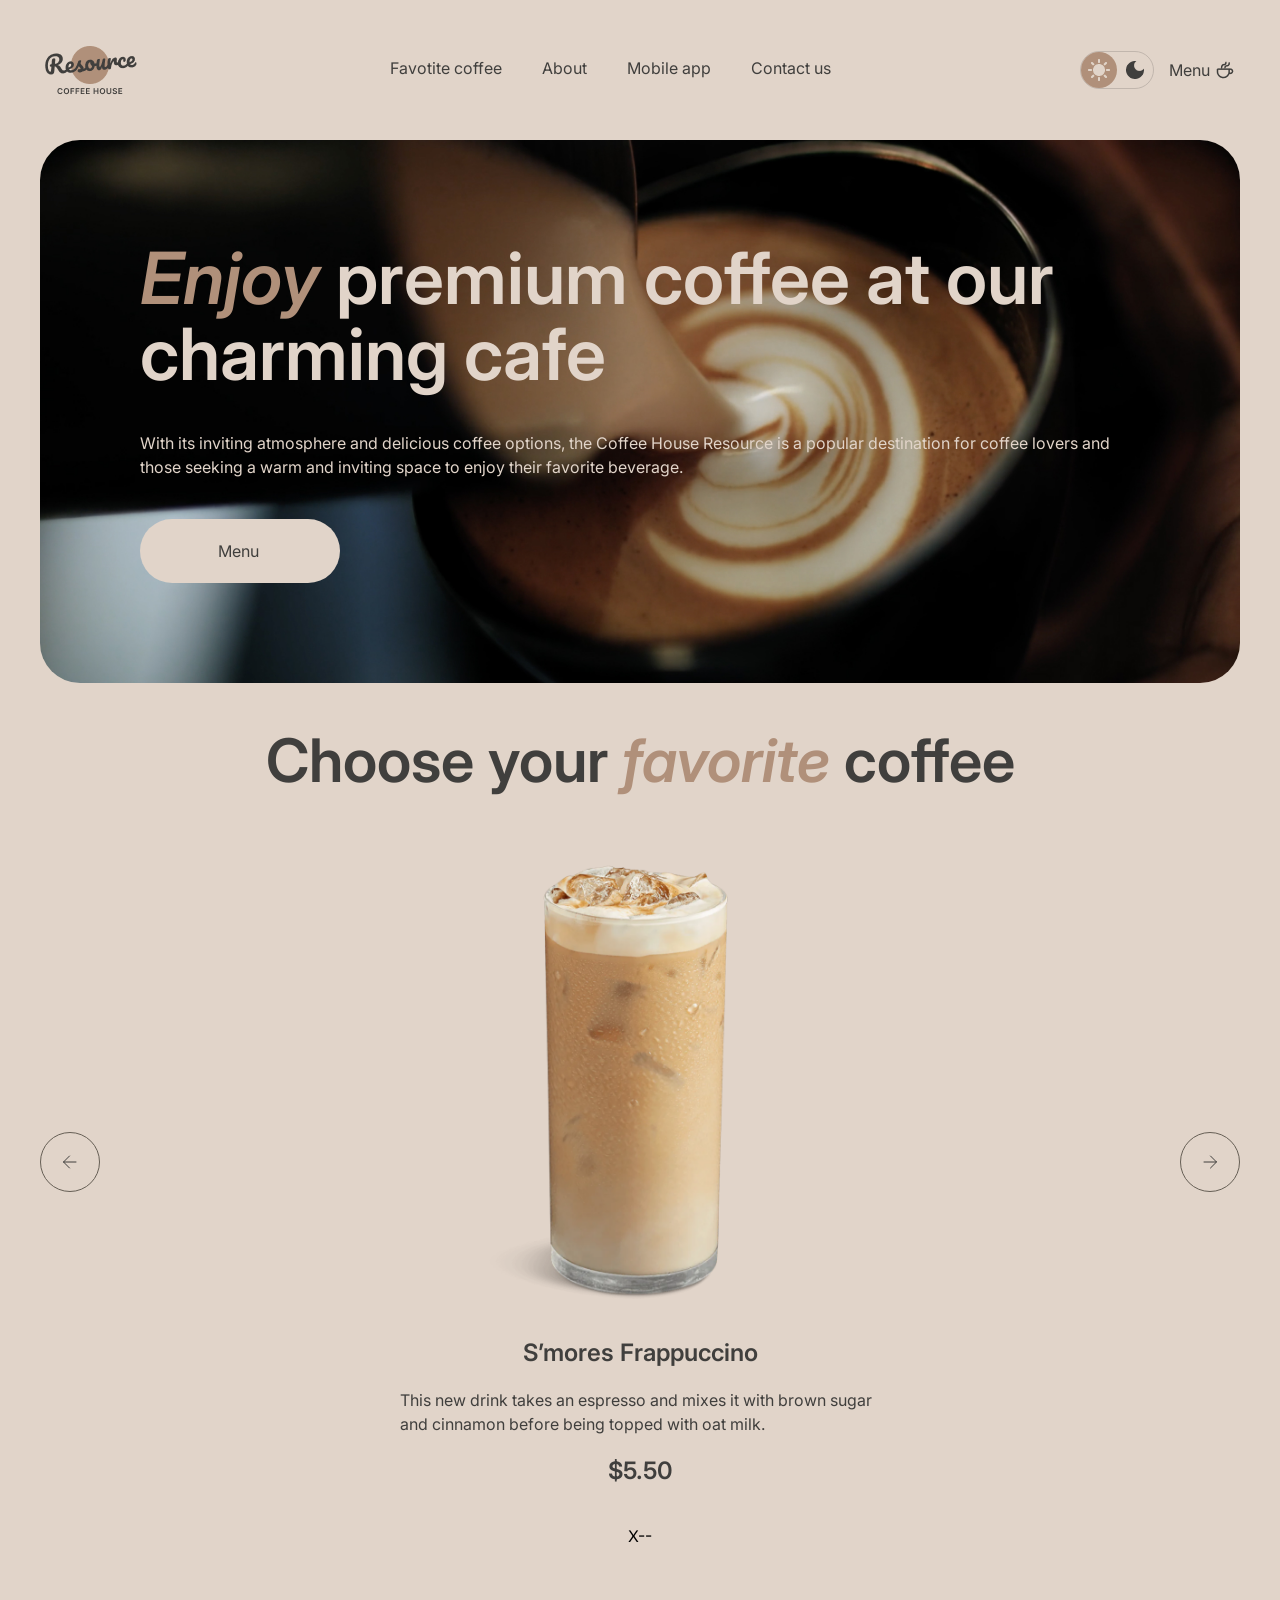
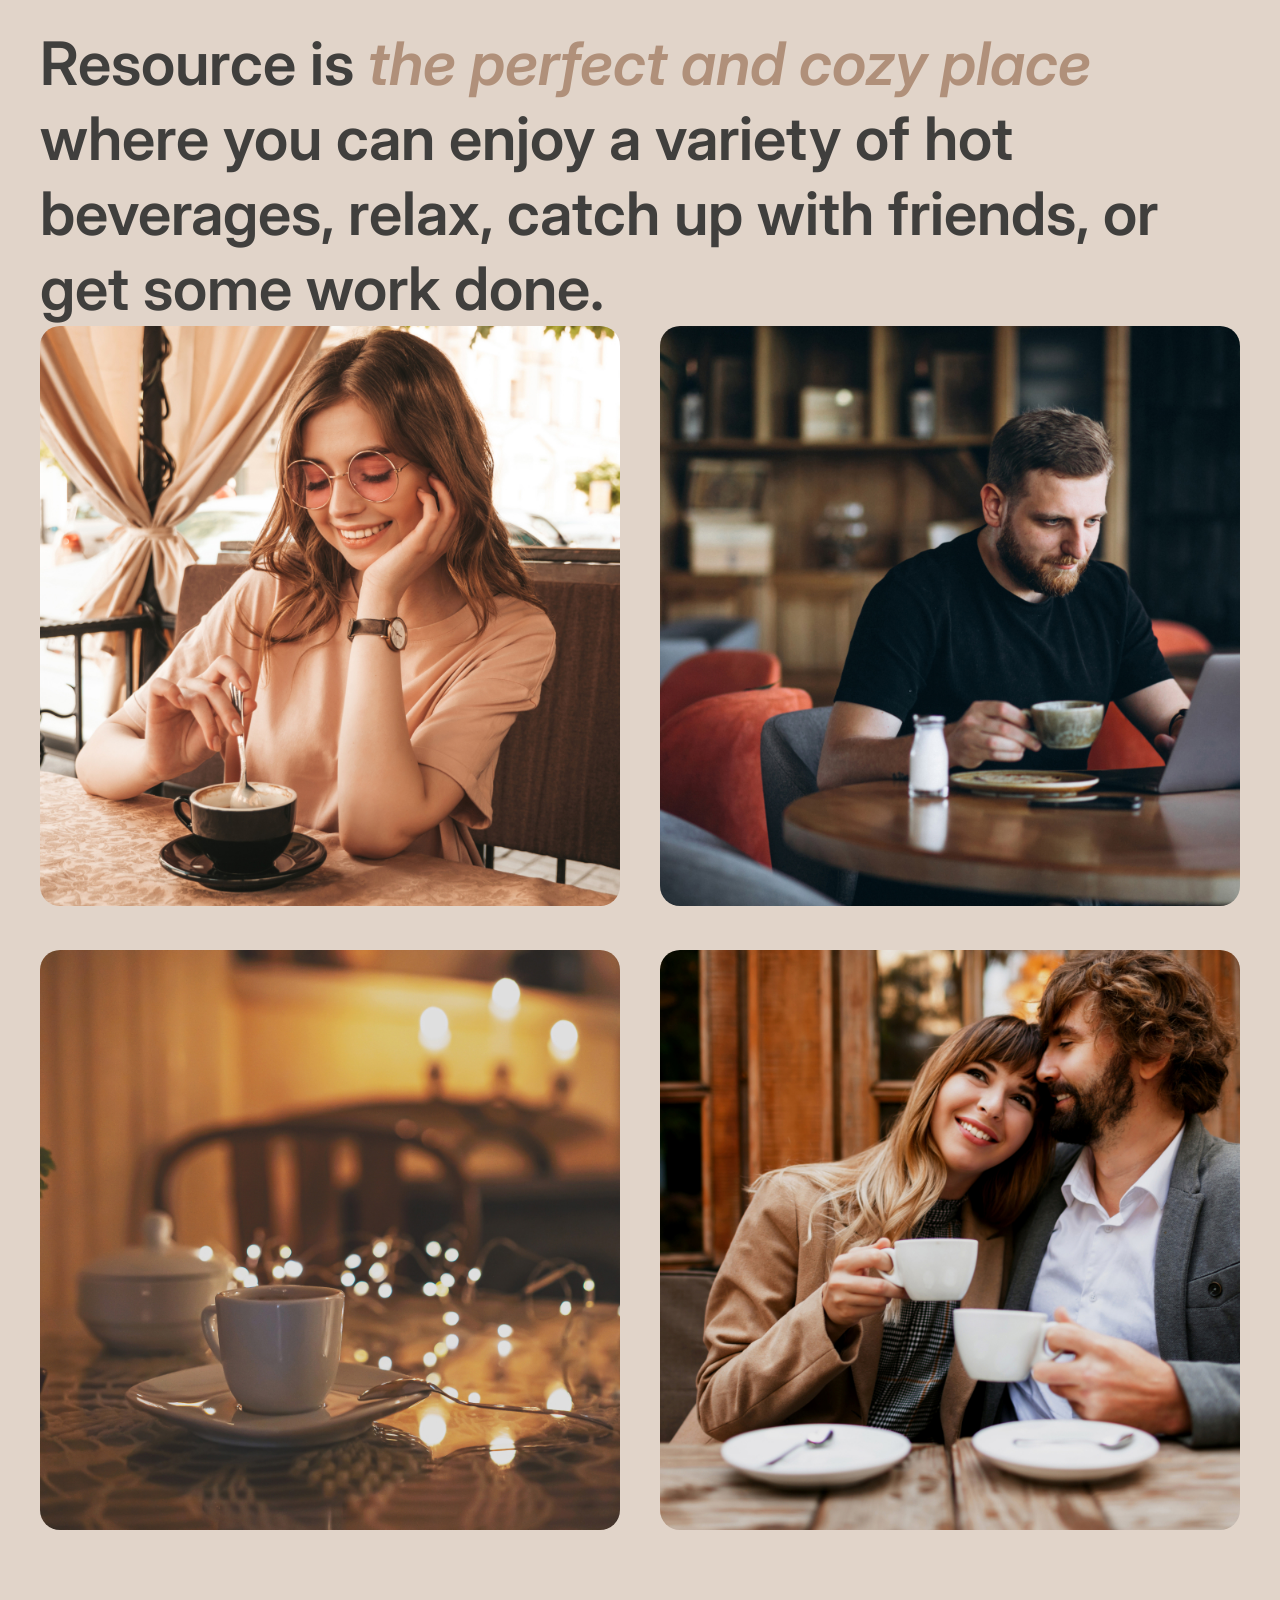
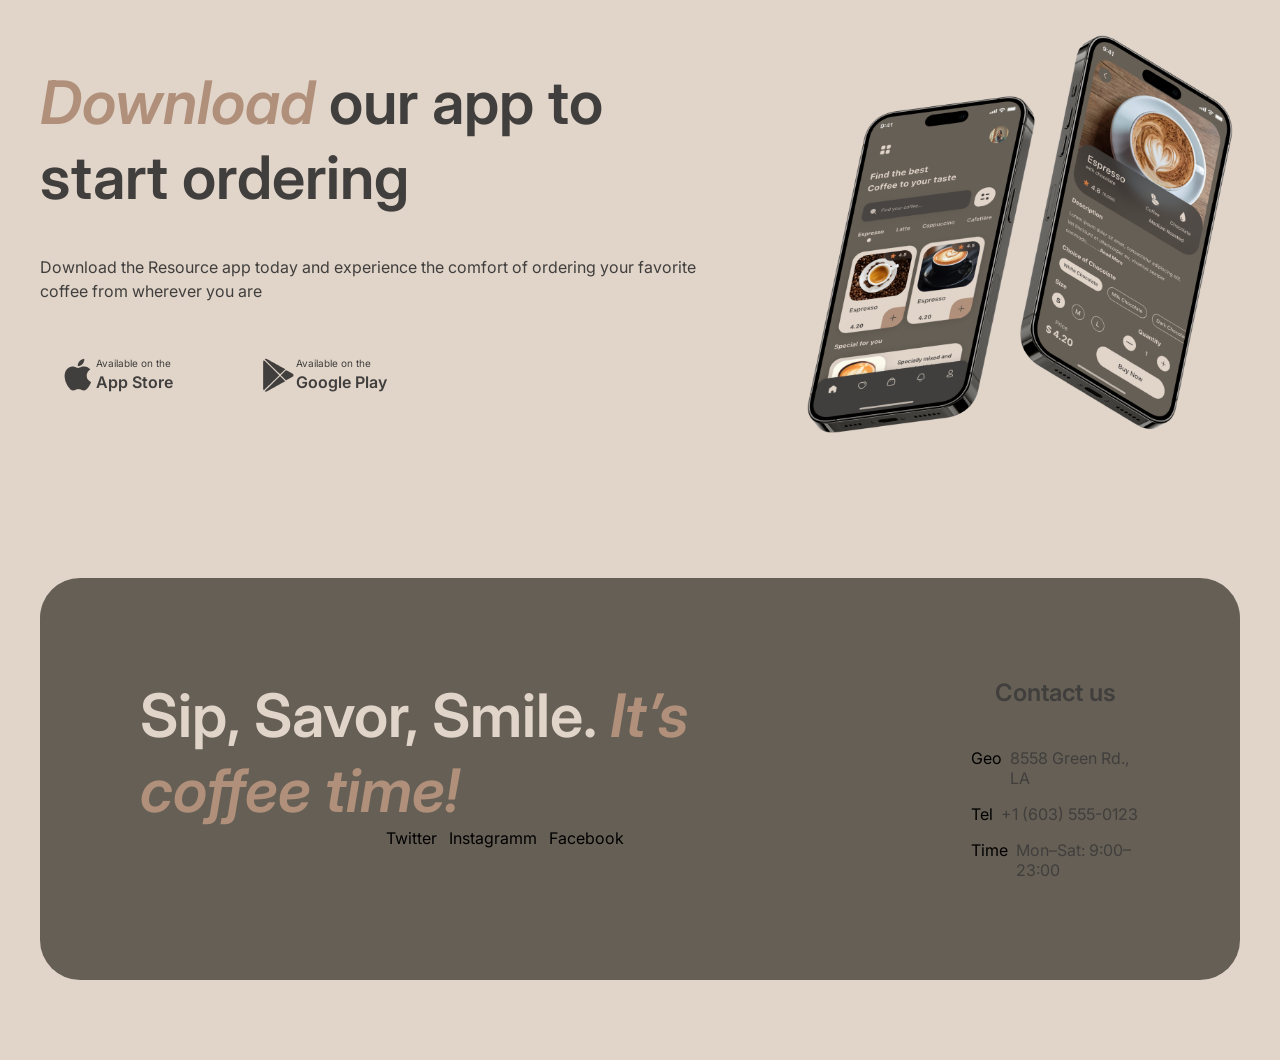
==== index.html @ 50f1f0a0 "feat: style menu button" ====
<!DOCTYPE html>
<html lang="en">
<head>
    <meta charset="UTF-8">
    <meta name="viewport" content="width=device-width, initial-scale=1.0">
    <title>Coffee House</title>
    <link rel="icon" type="image/png" href="./icons/favicon.png">
    <link rel="stylesheet" href="./styles/index.css">
    <link rel="stylesheet" href="./styles/colors.css">
    <link rel="stylesheet" href="./styles/texts.css">
    <link rel="stylesheet" href="./styles/header.css">
    <link rel="stylesheet" href="./styles/footer.css">   
    <link rel="preconnect" href="https://fonts.googleapis.com">
    <link rel="preconnect" href="https://fonts.gstatic.com" crossorigin>
    <link href="https://fonts.googleapis.com/css2?family=Inter:ital,opsz,wght@0,14..32,100..900;1,14..32,100..900&display=swap" rel="stylesheet">
</head>
<body>
    <header>
        <div class="header-container">
            <nav class="header-menu">
                <div class="logo"></div>
                <ul class="nav-menu">
                    <li class="nav-menu-item"><a href="#favorite-coffee">Favotite coffee</a></li>
                    <li class="nav-menu-item"><a href="#about">About</a></li>
                    <li class="nav-menu-item"><a href="#mobile-app">Mobile app</a></li>
                    <li class="nav-menu-item"><a href="#contact-us">Contact us</a></li>
                </ul>
                <div class="header-actions">
                    <div id="theme-toggle" class="theme-switch">
                        <div class="sun-button"><img src="./icons/Sun.png" alt="" ></div>
                        <div class="moon-button"><img src="./icons/Moon.png" alt=""></div>
                   </div>
                    <div class="cofee-text-menu">
                        <p>Menu</p>
                        <div class="cofee-text-menu-cup"></div>
                    </div>
                    <div class="cofee-burger-menu">    
                        <svg width="18" height="10" viewBox="0 0 18 10" fill="none" xmlns="http://www.w3.org/2000/svg">
                            <path d="M0.75 0.75H16.75" stroke="#403F3D" stroke-width="1.5" stroke-linecap="round" stroke-linejoin="round"/>
                            <path d="M0.75 8.75H16.75" stroke="#403F3D" stroke-width="1.5" stroke-linecap="round" stroke-linejoin="round"/>
                        </svg>
                    </div>
                </div>
            </nav>
        </div>
    </header>
    <main>
        <section class="hero">
            <div class="hero-container">
                <div class="offer">
                    <h1 class="color-text-inverse"><span class="h1-accent color-text-accent">Enjoy</span> premium coffee at our charming cafe</h1>
                    <p class="text-body-medium color-text-inverse">With its inviting atmosphere and delicious coffee options, the Coffee House Resource is a popular destination for coffee lovers and those seeking a warm and inviting space to enjoy their favorite beverage.</p>
                    <div id="primary-button" class="button-primary color-text-primary color-background-page">
                        <p>Menu</p>
                        <img class="primary-button-cup" src="./icons/coffee-cup.png" alt="">
                        <img class="primary-button-cup-dark" src="./icons/coffee-cup-dark.png" alt="">
                    </div>
                </div>
            </div>
        </section>
        <section id="favorite-coffee" class="favorite-coffee">
            <div class="favorite-coffee-container">
                <h2 class="color-text-primary">Choose your <span class="h2-accent color-text-accent">favorite</span> coffee</h2>
                <div class="slider-container">
                    <div class="slider">
                        <div class="slider-button">
                            <svg class="slider-button-left-arrow" width="24" height="24" viewBox="0 0 24 24" fill="none" xmlns="http://www.w3.org/2000/svg">
                                <path d="M6 12H18.5M12.5 18L18.5 12L12.5 6" stroke-linecap="round" stroke-linejoin="round"/>
                            </svg>
                        </div>
                        <div class="slider-row">
                            <div class="slide">
                                <div class="slide-content">
                                    <img src="./images/coffee-slider-1.png" alt="coffee-slider-1">
                                    <div class="slide-description">
                                        <h3 class="color-text-primary">S’mores Frappuccino</h3>
                                        <p class="color-text-primary text-body-medium">This new drink takes an espresso and mixes it with brown sugar and cinnamon before being topped with oat milk.</p>
                                        <h3 class="color-text-primary">$5.50</h3>
                                    </div>
                                </div>
                            </div>
                        </div>
                        <div class="slider-button">
                            <svg class="slider-button-right-arrow" width="24" height="24" viewBox="0 0 24 24" fill="none" xmlns="http://www.w3.org/2000/svg">
                                <path d="M6 12H18.5M12.5 18L18.5 12L12.5 6" stroke-linecap="round" stroke-linejoin="round"/>
                            </svg>
                        </div>
                    </div>
                    <div class="slider-controls">
                        <div class="control">X--</div>
                    </div>
                </div>
            </div>
        </section>
        <section id="about" class="about">
            <div class="about-container">
                <h2 class="color-text-primary">Resource is <span class="h2-accent color-text-accent">the perfect and cozy place</span> where you can enjoy a variety of hot beverages, relax, catch up with friends, or get some work done.</h2>
                <div class="about-images">
                    <div class="about-images-column">
                        <div class="about-image-box">
                            <img src="./images/about-1.jpg" alt="about-1">
                        </div>
                        <div class="about-image-box">
                            <img src="./images/about-2.jpg" alt="about-1" >
                        </div>
                    </div>
                    <div class="about-images-column about-images-column2">
                        <div class="about-image-box">
                            <img src="./images/about-3.jpg" alt="about-3">
                        </div>
                        <div class="about-image-box">
                            <img src="./images/about-4.jpg" alt="about-4">
                        </div>
                    </div>
                </div>
            </div>
        </section>
        <section id="mobile-app" class="mobile-app">
            <div class="mobile-app-container">
                <div class="mobile-app-offer">
                    <h2 class="color-text-primary"><span class="h2-accent color-text-accent">Download</span> our app to start ordering</h2>
                    <p class="color-text-primary text-body-medium">Download the Resource app today and experience the comfort of ordering your favorite coffee from wherever you are</p>    
                    <div class="mobile-app-buttons">
                        <div class="mobile-app-button color-border-inverse">
                            <img src="./icons/apple-default-icon.png" alt="apple-icon">
                            <div>
                                <p class="color-text-primary text-body-caption">Available on the</p>
                                <p class="color-text-primary text-link-and-button">App Store</p>
                            </div>
                        </div>
                        <div class="mobile-app-button color-border-inverse">
                            <img src="./icons/google-default-icon.png" alt="google-icon">
                            <div>
                                <p class="color-text-primary text-body-caption">Available on the</p>
                                <p class="color-text-primary text-link-and-button">Google Play</p>
                            </div>
                        </div>
                    </div>
                </div>
                <div class="mobile-app-screens">
                    <img src="./images/mobile-screens.png" alt="mobile-screens">
                </div>
            </div>
        </section>
    </main>
    <footer>
        <section id="contact-us" class="contact-us" >
            <div class="contacts-container">
                <div class="contacts-offer">
                    <h2 class="color-text-inverse">Sip, Savor, Smile. <span class="h2-accent color-text-accent">It’s coffee time!</span></h2>
                    <div class="contacts-socials">
                        <div class="">Twitter</div>
                        <div class="">Instagramm</div>
                        <div class="">Facebook</div>
                    </div>
                </div>
                <div class="contacts-info">
                    <h3 class="color-text-primary">Contact us</h3>
                    <div class="contacts-info-contacts">
                        <div class="contacts-info-item">
                            <div>Geo</div>
                            <a class="color-text-primary" href="https://www.google.com/maps" target="_blank">8558 Green Rd., LA</a>
                        </div>
                        <div class="contacts-info-item">
                            <div>Tel</div>
                            <a class="color-text-primary" href="tel:+1(603)555-0123">+1 (603) 555-0123</a>
                        </div>
                        <div class="contacts-info-item">
                            <div>Time</div>
                            <div class="color-text-primary">Mon–Sat: 9:00–23:00</div>
                        </div>
                    </div>
                </div>
            </div>
        </section>
    </footer>
    <script src="./script/script.js"></script>    
</body>
</html>
---- styles/index.css ----
* {
  padding: 0;
  box-sizing: border-box;
  margin: 0;
}

html {
    scroll-behavior: smooth;
}

body {
    display: flex;
    flex-direction: column;
    align-items: center;
    font-family: "Inter", Helvetica;
    background-color: var(--bg-color-page);
    width: 100%;
 }

a {
  all: unset;
  cursor: pointer; 
}

header, main, footer {
    width: 100%;
    max-width: 1440px;
}

.hero {
    padding: 0 40px;
}

.hero-container {
    background-image: url('../images/img-hero.jpg');
    background-size: cover;
    background-position: center;
    background-repeat: no-repeat;
    max-width: 1360px;
    border-radius: 40px;
    padding: 100px;

}

.offer {
    display: flex;
    flex-direction: column;
    justify-content: start;
    align-items: baseline;
    gap: 40px;
}

.button-primary {
    display: flex;
    flex-direction: row;
    align-items: center;
    width: 200px;
    height: 64px;
    border-radius: 100px;
    padding: 20px 78px;
    gap: 8px;
    cursor: pointer;
}

.primary-button-cup {
    display: none;
}

.primary-button-cup-dark {
    display: none;
}


.button-primary:hover .primary-button-cup {
    display: var(--cup-img-display);
}

.button-primary:hover .primary-button-cup-dark {
    display: var(--cup-img-dark-display);
}

.favorite-coffee {
    padding: 40px;
}

.favorite-coffee-container {
    display: flex;
    flex-direction: column;
    align-items: center;
    max-width: 1360px;
    gap: 40px;
}

.slider-container {
    display: flex;
    flex-direction: column;
    align-items: center;
    width: 100%;
    max-width: 1360px;
    gap: 40px  ;
}

.slider {
    display: flex;
    flex-direction: row;
    align-items: center;
    justify-content: space-between;
    width: 100%;
    max-width: 1360px;
    gap: 20px;
}

.slider-button {
    display: flex;
    align-items: center;
    justify-content: center;
    min-width: 60px;
    width: 60px;
    height: 60px;
    border-width: 1px;
    border-color: var(--border-color-inverse);
    border-radius: 50%;
    border-style: solid;
}

.slider-button:hover {
    background-color: var(--bg-color-container);
    border-color: var(--bg-color-container);
}

.slider-button-left-arrow {
    stroke: var(--text-color-primary);
    transform: rotate(180deg);
}

.slider-button-right-arrow {
    stroke: var(--text-color-primary);
}

.slider-button:hover .slider-button-left-arrow {
    stroke: var(--text-color-inverse);
}

.slider-button:hover .slider-button-right-arrow {
    stroke: var(--text-color-inverse);
}

.slide-content {
    display: flex;
    flex-direction: column;
    align-items: center;  
    max-width: 480px;
    gap: 20px;
}

.slide-content img {
    width: 100%;
    height: auto;
}


.slide-description {
    display: flex;
    flex-direction: column;
    align-items: center; 
    gap: 20px;  
}

.about {
    padding: 40px;
}

.about-container {
    max-width: 1360px;
    gap: 40px;
}

.about-images {
    display: flex;
    flex-direction: row;
    justify-content: space-between;
    gap: 40px;
}

.about-images-column {
    display: flex;
    flex-direction: column;
    justify-content: space-between;
    gap: 40px;
}

.about-image-box img {
    border-radius: 20px;
    width:100%;
}

.mobile-app {
    padding: 40px;
}

.mobile-app-container {
    display: flex;
    flex-direction: row;
    align-items: center;
    max-width: 1360px;
    gap: 100px;
}

.mobile-app-offer {
    display: flex;
    flex-direction: column;
    align-content: start;
    gap: 40px;
}

.mobile-app-buttons {
display: flex;
flex-direction: row;
align-items: center;
}

.mobile-app-button {
    display: flex;
    flex-direction: row;
    align-items: center;
    width: 200px;
    height: 64px;
    padding: 12px 20px;
    border-radius: 100px;
    border-width: 1px;
}

.mobile-app-screens img {
    width: 100%;
}

@media screen and (width <= 768px) {
    .hero-container {
        padding: 100px 60px;
    }
    .about-images-column2 {
        display: none;
    }
    .mobile-app-container {
        flex-direction: column;
    }
}

@media screen and (width <= 380px) {
    .hero {
        padding: 0 16px;
    }
    .hero-container {
        padding: 60px 16px;
    }
    .favorite-coffee {
        padding: 40px 16px;
    }
    .slider-button {
        display: none;
    }
    .mobile-app {
        padding: 16px;
    }
    .mobile-app-container {
        flex-direction: column;
        align-items: center;
        gap: 40px;
    }
    .mobile-app-buttons {
        flex-direction: column;
    }
}
---- styles/colors.css ----
:root {
    --bg-color-page: #E1D4C9;
    --bg-color-container: #665F55;
    --bg-color-overlay: #403F3D;
    --text-color-primary: #403F3D;
    --text-color-inverse: #E1D4C9;
    --text-color-accent: #B0907A;
    --border-color-primary: #C1B6AD;
    --border-color-inverse: #665F55;
    --logo-img: url('../icons/logo-light.png');
    --sun-color-button: #B0907A;
    --moon-color-button: transparent;
    --sun-color-button-hover: #B0907A;
    --moon-color-button-hover: #665F55;
    --menu-cup-img: url('../icons/coffee-cup.png');
    --cup-img-display: block;
    --cup-img-dark-display: none;
}

.dark {
    --bg-color-page: #292826;
    --bg-color-container: #403F3D;
    --bg-color-overlay: #292826;
    --text-color-primary: #E1D4C9;
    --text-color-inverse: #E1D4C9;
    --text-color-accent: #B0907A;
    --border-color-primary: #665F55;
    --border-color-inverse: #C1B6AD;
    --logo-img: url('../icons/logo-dark.png');
    --sun-color-button: transparent;
    --moon-color-button: #B0907A;
    --sun-color-button-hover: #665F55;
    --moon-color-button-hover: #B0907A;
    --menu-cup-img: url('../icons/coffee-cup-dark.png');
    --cup-img-display: none;
    --cup-img-dark-display: block;
}

.color-text-primary {
    color: var(--text-color-primary);
}

.color-text-inverse {
    color: var(--text-color-inverse);
}

.color-text-accent {
    color: var(--text-color-accent);
}

.color-background-page {
    background-color: var(--bg-color-page);
}

.color-background-container {
    background-color: var(--bg-color-container);
}

.color-background-overlay {
    background-color: var(--bg-color-overlay);
}

.color-border-primary {
    border-color: var(--border-color-primary);
}

.color-border-inverse {
    border-color: var(--border-color-inverse);
}
---- styles/texts.css ----
h1 {
    font-size: 72px;
    font-weight: 600;
    line-height: 105%;
}

.h1-accent {
    font-style: italic;
}

h2 {
    font-size: 60px;
    font-weight: 600;
    line-height: 125%;
}

.h1-accent, .h2-accent {
    font-style: italic;
}

h3 {
    font-size: 24px;
    font-weight: 600;
    line-height: 125%;
}

.text-body-medium {
    font-size: 16px;
    font-weight: 400;
    line-height: 150%;
}

.text-body-caption {
    font-size: 10px;
    font-weight: 400;
    line-height: 140%;
}

.text-link-and-button {
    font-size: 16px;
    font-weight: 600;
    line-height: 150%;
}

.text-burger-link {
    font-size: 32px;
    font-weight: 600;
    line-height: 150%;
}

@media screen and (width <= 380px){
    h1 {
        font-size: 42px;
        line-height: 115%; 
    }
    h2 {
        font-size: 32px;
        line-height: 125%; 
    } 
}
---- styles/header.css ----
a {
  all: unset;
  cursor: pointer; 
}

.logo {
 width: 100px;
 height: 60px;
 background-image: var(--logo-img); 
}

.header-container {
    padding: 40px;
}
.header-menu {
    margin: 0px 0px;
    display: flex;
    flex-direction: row;
    align-items: center;
    justify-content: space-between;
}

.header-menu a {
    color: var(--text-color-primary);
}

.nav-menu { 
    display: flex;
    flex-direction: row;
    gap: 40px;
}

.nav-menu-item {
    position: relative;
    list-style-type: none;
    padding-bottom: 5px;
}

.nav-menu-item::after {
    content: '';
    position: absolute;
    bottom: 0;
    left: 0;
    width: 100%;
    height: 2px;
    background-color: var(--text-color-primary);
    transform: scaleX(0);
    transition: transform 0.3s ease;
}

.nav-menu-item:hover::after {
    transform: scaleX(1);
}


.header-actions {
    display: flex;
    justify-content: space-around;
    align-items: center;
}

.theme-switch {
    display: flex;
    border-radius: 100px;
    border: 2px solid var(--border-color-primary);
    border-width: 1px;
}

.sun-button {
    display: flex;
    align-items: center;
    justify-content: center;
    width: 36px;
    height: 36px;
    background-color: var(--sun-color-button);
    border-radius: 18px;
}

.moon-button {
    display: flex;
    align-items: center;
    justify-content: center;
    width: 36px;
    height: 36px;
    border-radius: 18px;
    background-color: var(--moon-color-button);
}

.theme-switch:hover .sun-button {
    background-color: var(--sun-color-button-hover);
}

.theme-switch:hover .moon-button {
    background-color: var(--moon-color-button-hover);   
}

.cofee-text-menu {
    position: relative;
    display: flex;
    flex-direction: row;
    align-items: flex-end;
    gap: 5px;
    padding: 5px;
    margin-left: 10px;
    color: var(--text-color-primary);
    cursor: pointer;
}

.cofee-text-menu::after {
    content: '';
    position: absolute;
    bottom: 0;
    left: 0;
    width: 100%;
    height: 2px;
    background-color: var(--text-color-primary);
    transform: scaleX(0);
    transition: transform 0.3s ease;
}

.cofee-text-menu:hover::after {
    transform: scaleX(1);
}

.cofee-text-menu-cup {
    width: 20px;
    height: 20px;
    background-image: var(--menu-cup-img);
}

.cofee-burger-menu {
    display: none;
    padding: 0 1%;
}

@media screen and (width <= 768px) {
    .nav-menu {
        display: none;
    }
    .cofee-text-menu {
        display: none;
    }
    .cofee-burger-menu {
        display: flex;
    }
}


@media screen and (width <= 380px) {
    .header-container {
        padding: 16px;
    }
}
---- styles/footer.css ----
footer {
    margin: 40px;
}

.contact-us {
    padding: 40px;
}
.contacts-container {
    background-color: var(--bg-color-container);
    display: flex;
    flex-direction: row;
    border-radius: 40px;
    padding: 100px;
    gap: 100px;
    max-width: 1360px;
}

.contacts-offer {
    display: flex;
    flex-direction: column;
    align-items: center;
}

.contacts-socials {
    display: flex;
    flex-direction: row;
    align-items: center;
    gap: 12px;
}

.contacts-info {
    display: flex;
    flex-direction: column;
    align-items: center;
    gap: 40px;
}

.contacts-info-contacts {
    display: flex;
    flex-direction: column;
    gap: 16px;
}

.contacts-info-item {
    display: flex;
    flex-direction: row;
    gap: 8px;
}

@media screen and (width <= 768px) {
    .contacts-container {
        flex-direction: column;
        padding: 100px 60px;

    }
    .contacts-socials {
        justify-content: flex-start;
    }
}

@media screen and (width <=380px) {
    .contact-us {
        padding: 16px;
    }
    .contacts-container {
        padding: 60px 16px;
    }
}
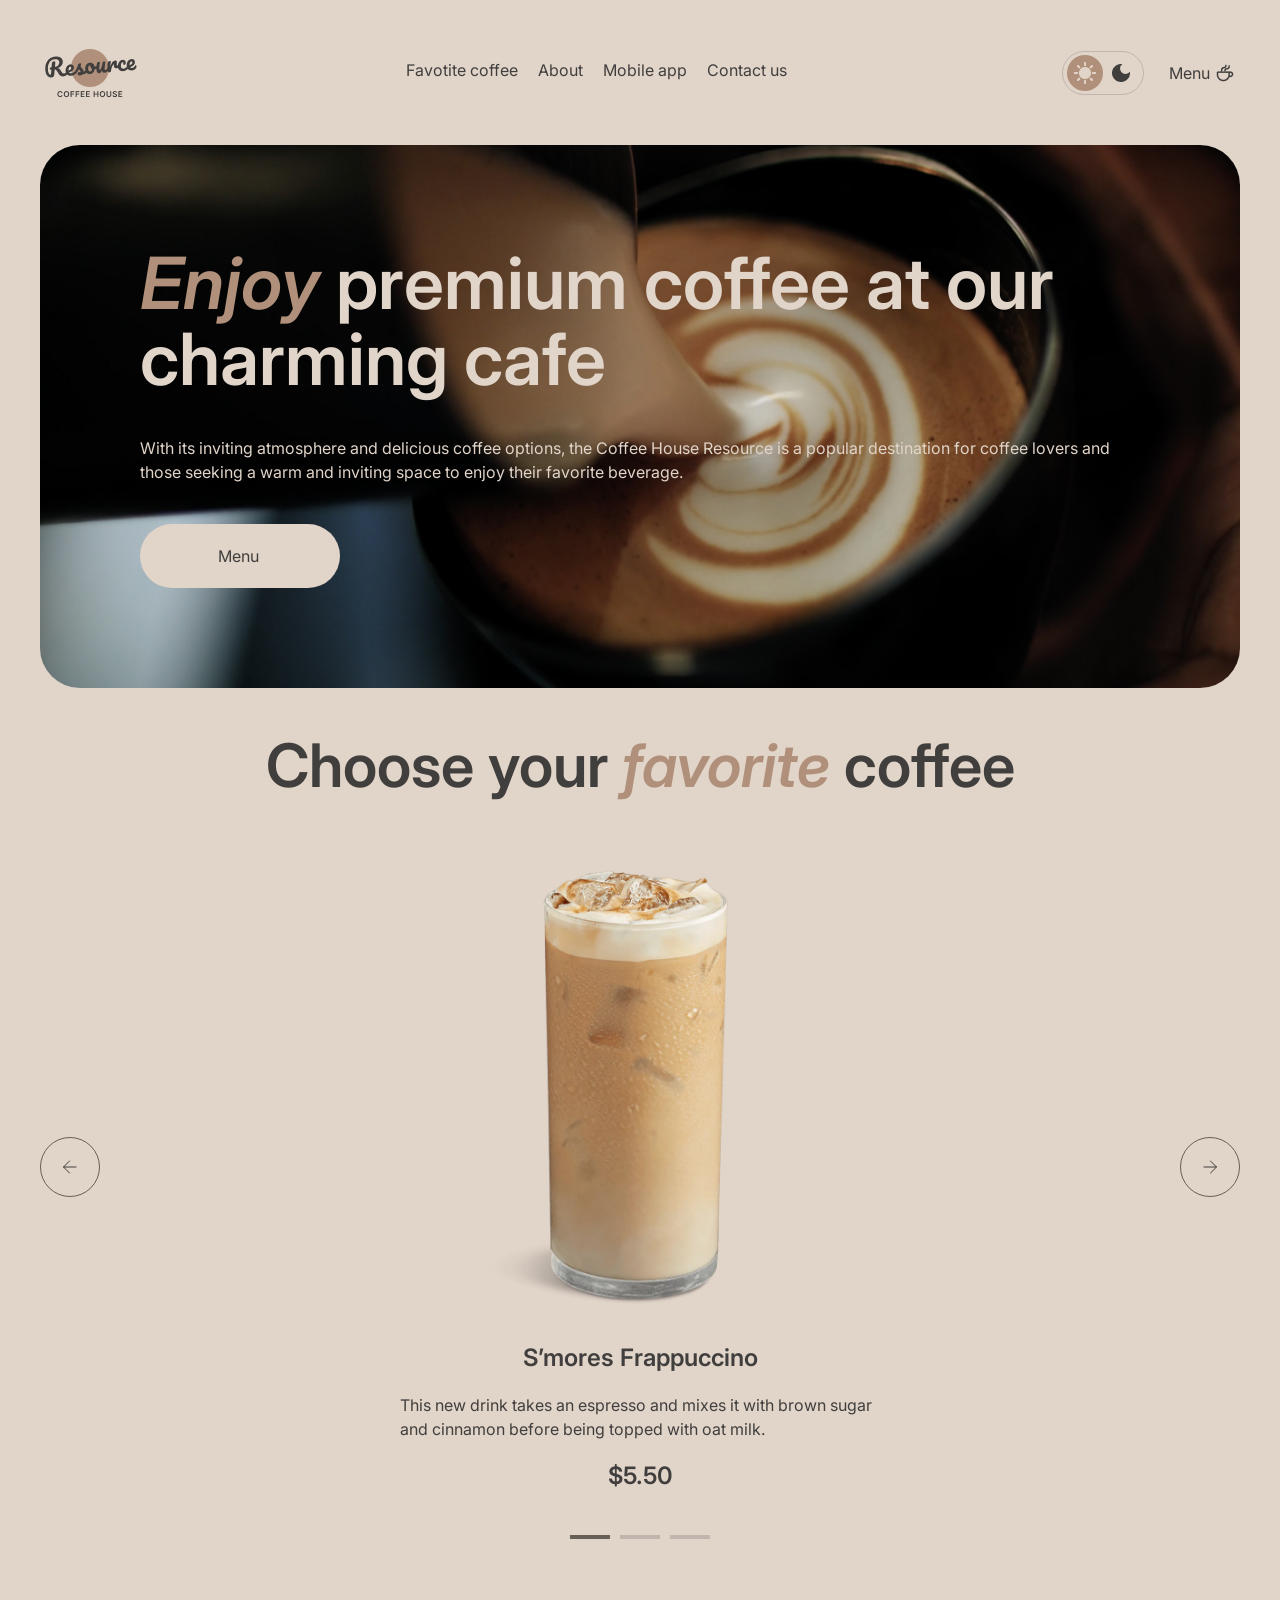
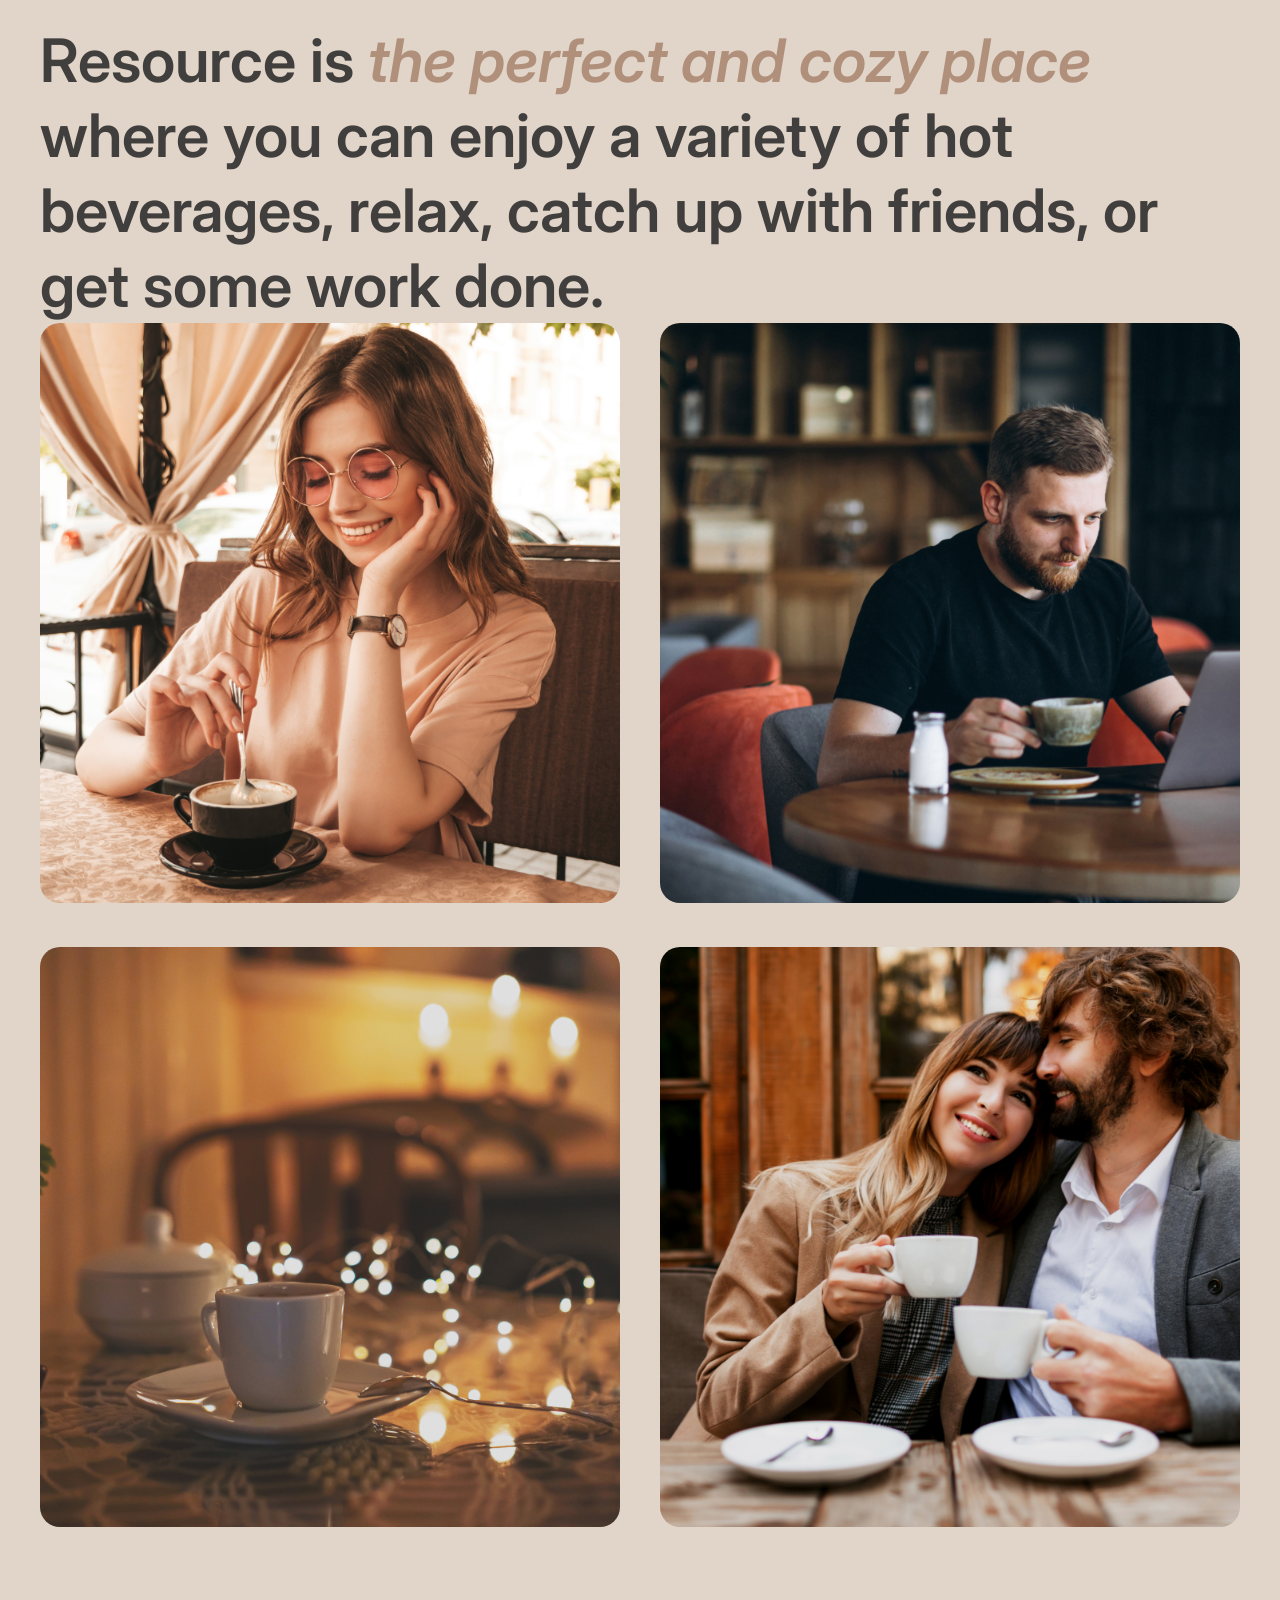
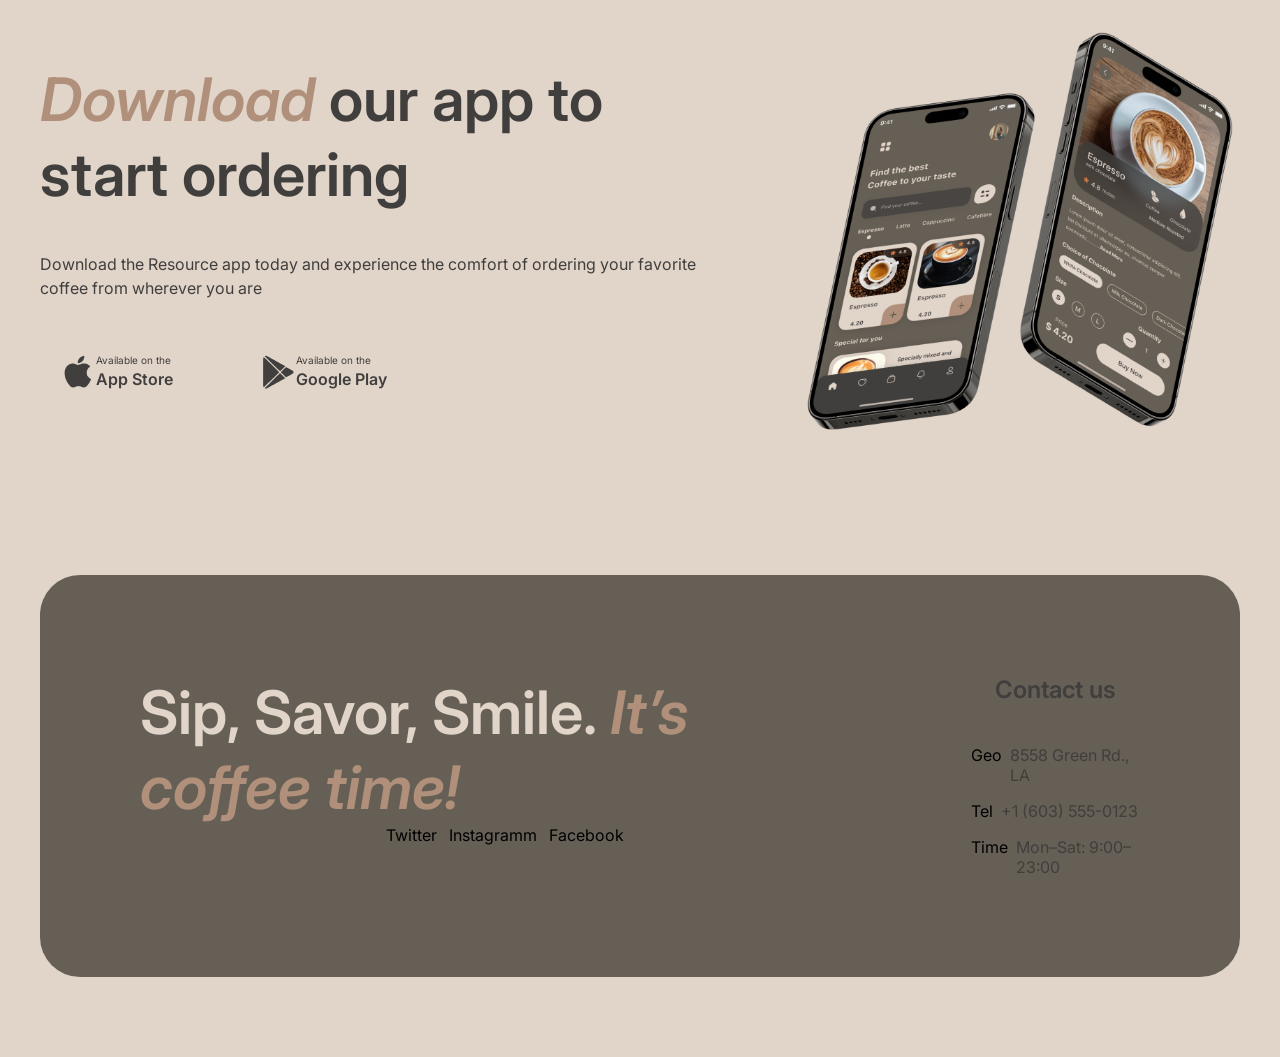
==== commit a428f3a3: "feat: style catalog tab item" ====
--- a/index.html
+++ b/index.html
@@ -34,12 +34,7 @@
                         <p>Menu</p>
                         <div class="cofee-text-menu-cup"></div>
                     </div>
-                    <div class="cofee-burger-menu">    
-                        <svg width="18" height="10" viewBox="0 0 18 10" fill="none" xmlns="http://www.w3.org/2000/svg">
-                            <path d="M0.75 0.75H16.75" stroke="#403F3D" stroke-width="1.5" stroke-linecap="round" stroke-linejoin="round"/>
-                            <path d="M0.75 8.75H16.75" stroke="#403F3D" stroke-width="1.5" stroke-linecap="round" stroke-linejoin="round"/>
-                        </svg>
-                    </div>
+                    <div class="cofee-burger-menu"></div>
                 </div>
             </nav>
         </div>
@@ -86,8 +81,10 @@
                             </svg>
                         </div>
                     </div>
-                    <div class="slider-controls">
-                        <div class="control">X--</div>
+                    <div class="slider-control">
+                        <div class="control control-active"></div>
+                        <div class="control"></div>
+                        <div class="control"></div>
                     </div>
                 </div>
             </div>
--- a/styles/index.css
+++ b/styles/index.css
@@ -121,6 +121,7 @@
     border-color: var(--border-color-inverse);
     border-radius: 50%;
     border-style: solid;
+    cursor: pointer;
 }
 
 .slider-button:hover {
@@ -164,6 +165,24 @@
     flex-direction: column;
     align-items: center; 
     gap: 20px;  
+}
+
+.slider-control {
+    display: flex;
+    flex-direction: row;
+    padding: 4px;
+    gap: 10px;
+}
+
+.control {
+    content: '';
+    width: 40px;
+    height: 4px;
+    background-color: var(--border-color-primary);
+}
+
+.control-active {
+    background-color: var(--border-color-inverse);
 }
 
 .about {
--- a/styles/colors.css
+++ b/styles/colors.css
@@ -13,6 +13,7 @@
     --sun-color-button-hover: #B0907A;
     --moon-color-button-hover: #665F55;
     --menu-cup-img: url('../icons/coffee-cup.png');
+    --burger-menu-img: url('../icons/burger-menu.png');
     --cup-img-display: block;
     --cup-img-dark-display: none;
 }
@@ -32,6 +33,7 @@
     --sun-color-button-hover: #665F55;
     --moon-color-button-hover: #B0907A;
     --menu-cup-img: url('../icons/coffee-cup-dark.png');
+    --burger-menu-img: url('../icons/burger-menu-dark.png');
     --cup-img-display: none;
     --cup-img-dark-display: block;
 }
--- a/styles/header.css
+++ b/styles/header.css
@@ -27,13 +27,15 @@
 .nav-menu { 
     display: flex;
     flex-direction: row;
-    gap: 40px;
+    gap: 20px;
+    padding: 20px;
 }
 
 .nav-menu-item {
     position: relative;
     list-style-type: none;
     padding-bottom: 5px;
+    text-align: center;
 }
 
 .nav-menu-item::after {
@@ -61,9 +63,14 @@
 
 .theme-switch {
     display: flex;
+    align-items: center;
+    padding: 4px;
+    height: 44px;
     border-radius: 100px;
     border: 2px solid var(--border-color-primary);
     border-width: 1px;
+    margin: 0 10px;
+    cursor: pointer;
 }
 
 .sun-button {
@@ -130,7 +137,19 @@
 
 .cofee-burger-menu {
     display: none;
-    padding: 0 1%;
+    align-items: center;
+    justify-content: center;
+    min-width: 44px;
+    width: 44px;
+    height: 44px;
+    border-width: 1px;
+    border-color: var(--border-color-inverse);
+    border-radius: 50%;
+    border-style: solid;
+    cursor: pointer;
+    background-image: var(--burger-menu-img);
+    background-repeat: no-repeat;
+    background-position: center;
 }
 
 @media screen and (width <= 768px) {
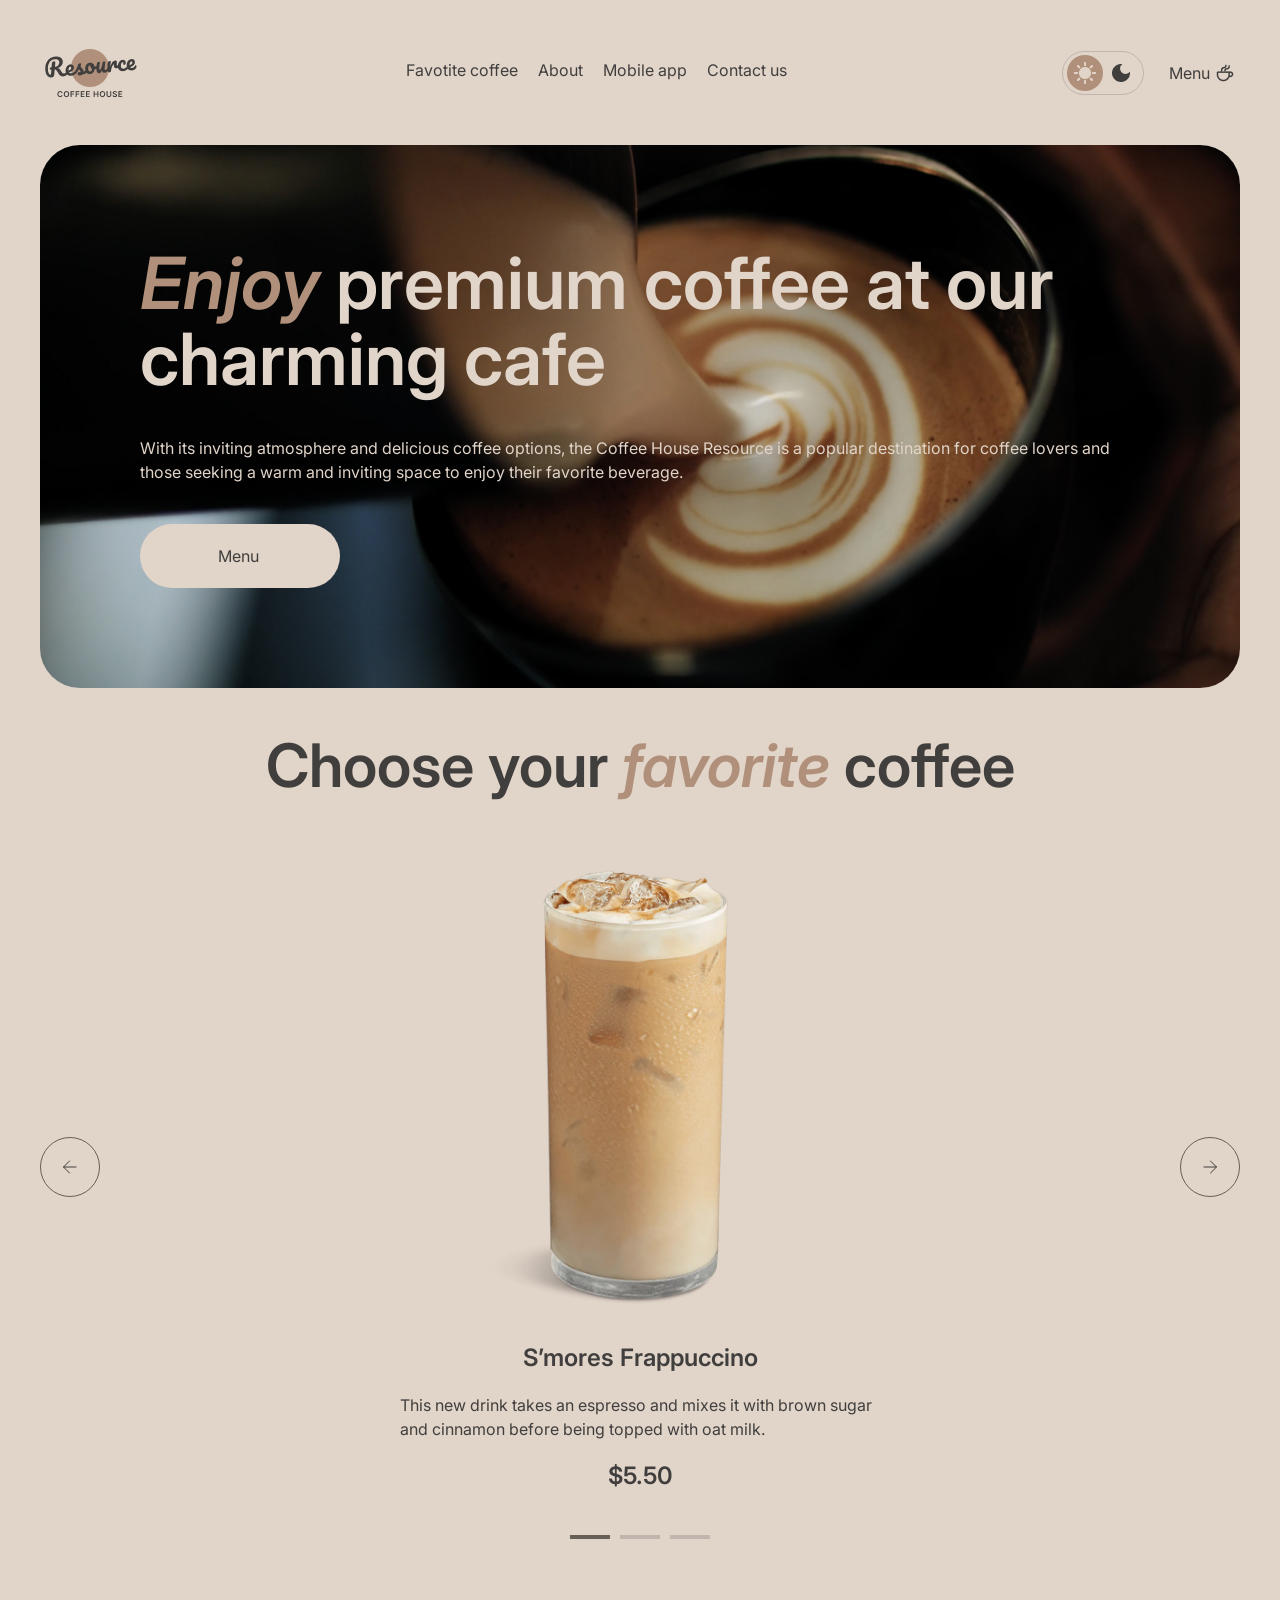
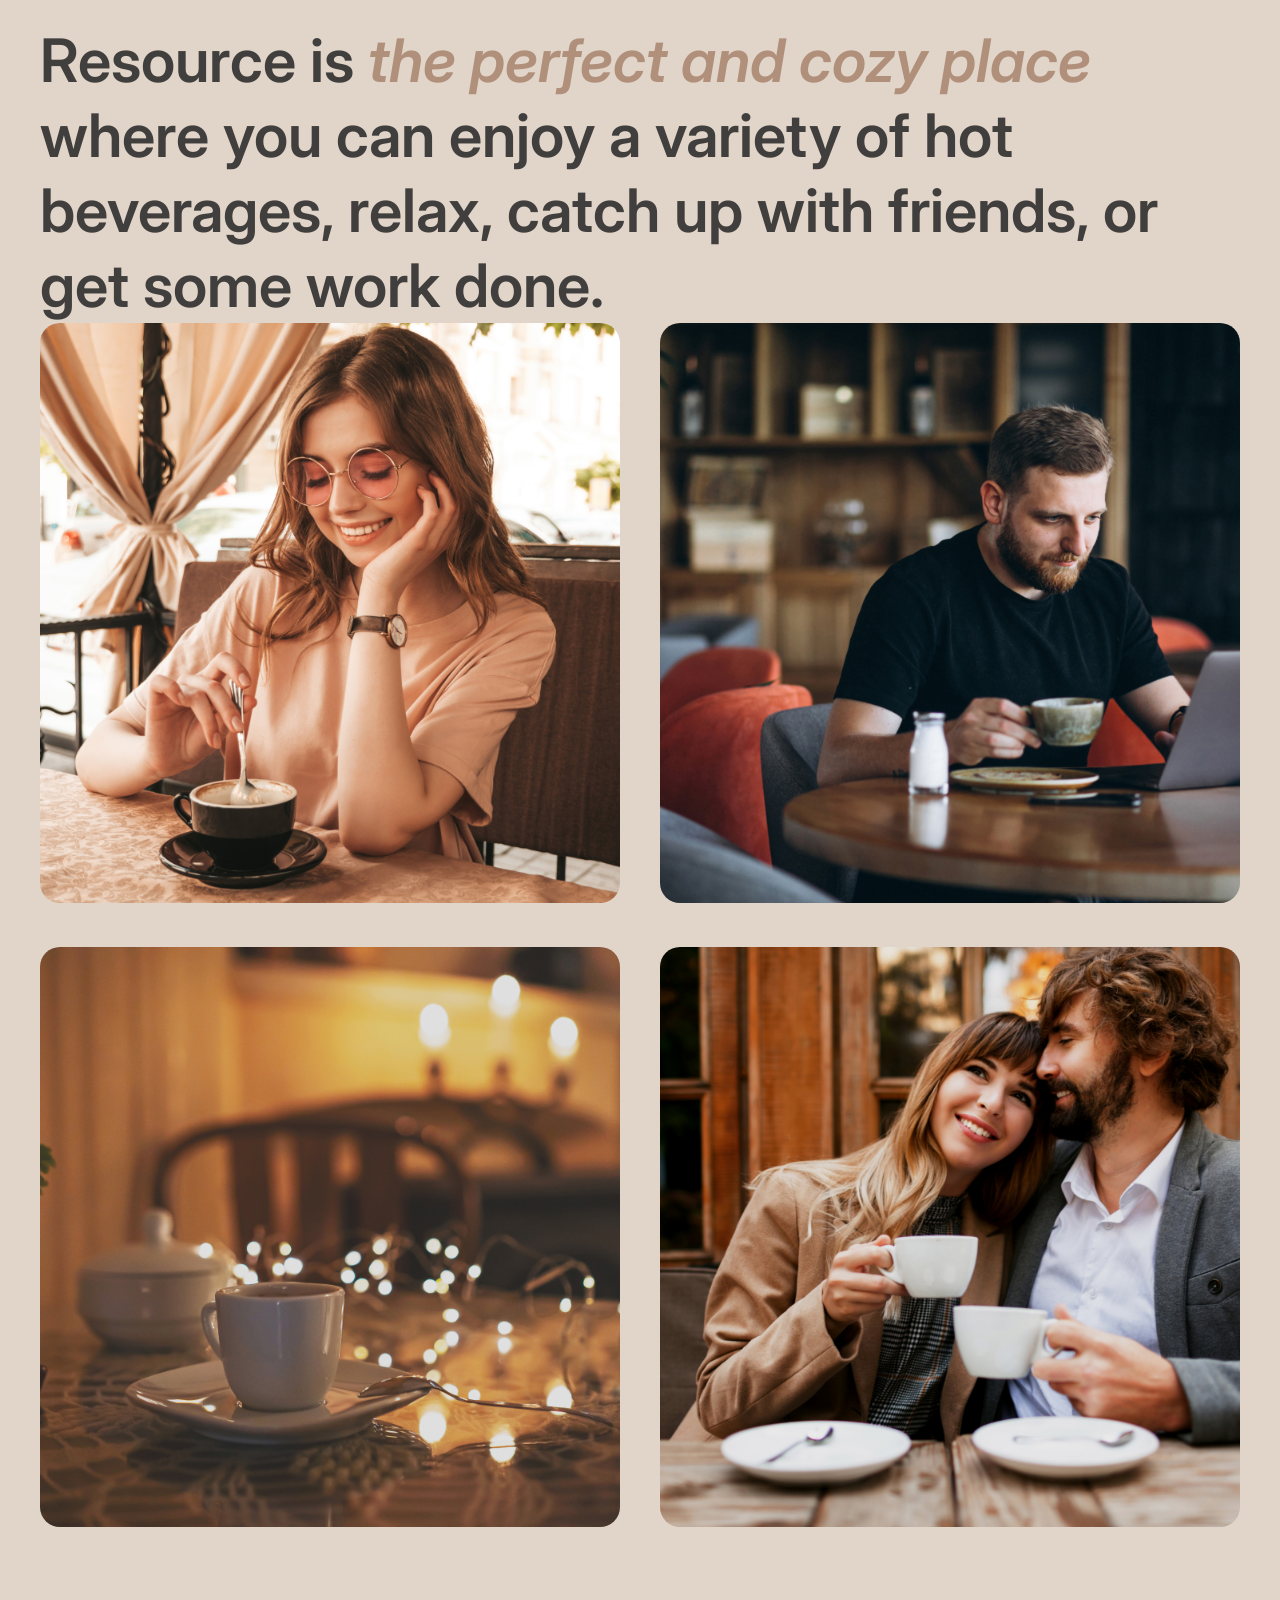
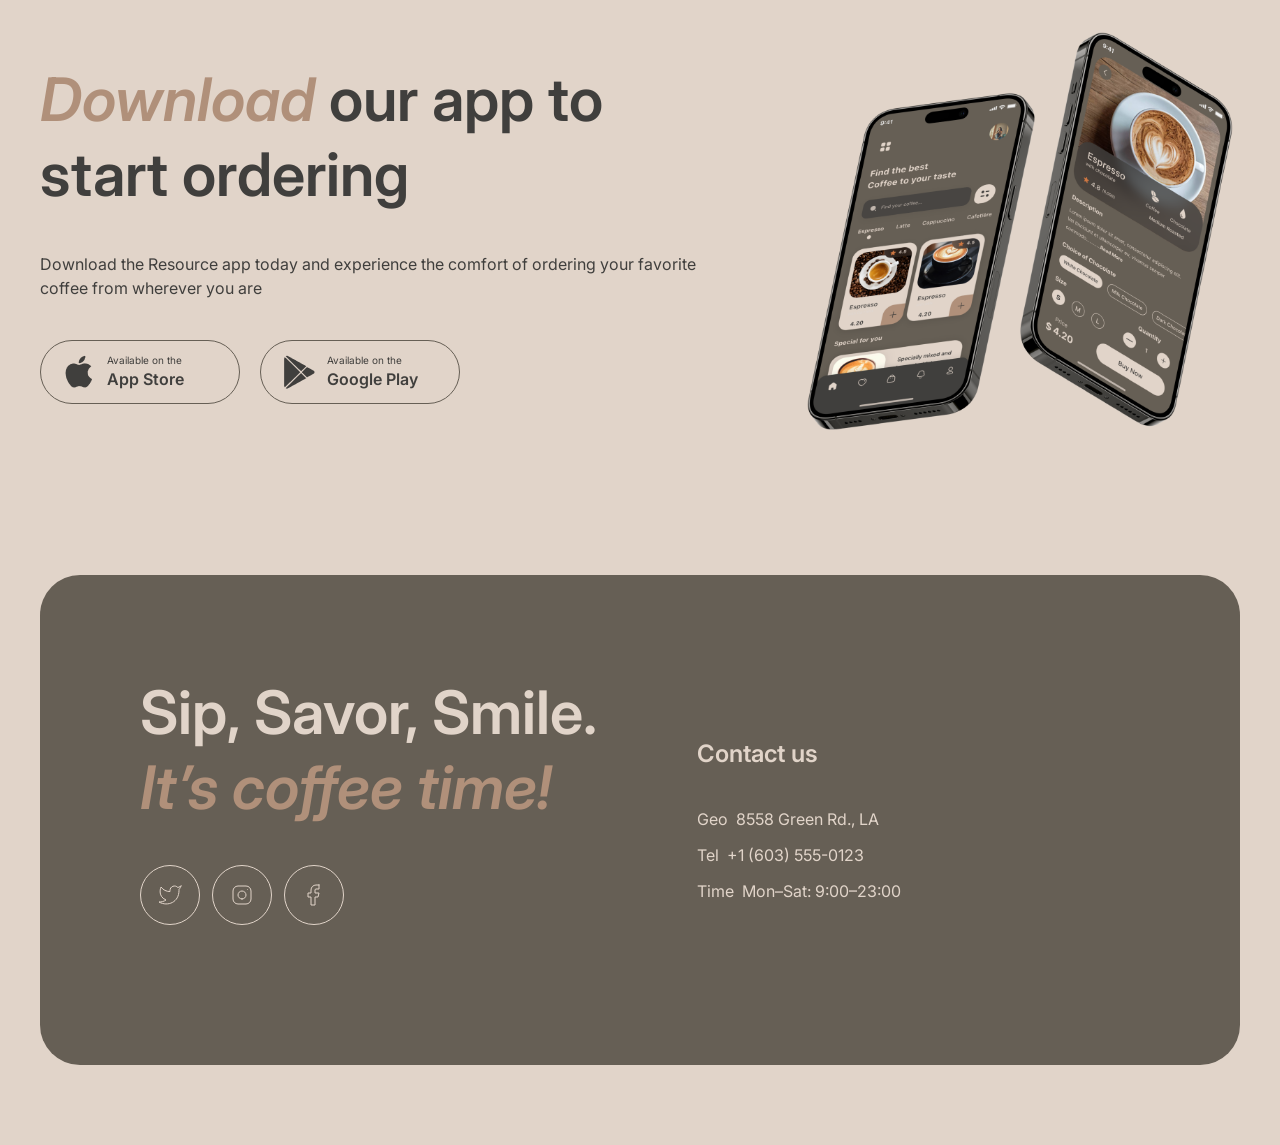
==== commit eedaaf40: "fix: style elements" ====
--- a/index.html
+++ b/index.html
@@ -118,18 +118,18 @@
                     <h2 class="color-text-primary"><span class="h2-accent color-text-accent">Download</span> our app to start ordering</h2>
                     <p class="color-text-primary text-body-medium">Download the Resource app today and experience the comfort of ordering your favorite coffee from wherever you are</p>    
                     <div class="mobile-app-buttons">
-                        <div class="mobile-app-button color-border-inverse">
-                            <img src="./icons/apple-default-icon.png" alt="apple-icon">
-                            <div>
-                                <p class="color-text-primary text-body-caption">Available on the</p>
-                                <p class="color-text-primary text-link-and-button">App Store</p>
+                        <div class="mobile-app-button">
+                            <div class="apple-mobile-app-button-icon"></div>
+                            <div class="mobile-app-button-text">
+                                <p class="text-body-caption">Available on the</p>
+                                <p class="text-link-and-button">App Store</p>
                             </div>
                         </div>
-                        <div class="mobile-app-button color-border-inverse">
-                            <img src="./icons/google-default-icon.png" alt="google-icon">
+                        <div class="mobile-app-button">
+                            <div class="google-mobile-app-button-icon"></div>
                             <div>
-                                <p class="color-text-primary text-body-caption">Available on the</p>
-                                <p class="color-text-primary text-link-and-button">Google Play</p>
+                                <p class="text-body-caption">Available on the</p>
+                                <p class="text-link-and-button">Google Play</p>
                             </div>
                         </div>
                     </div>
@@ -144,27 +144,38 @@
         <section id="contact-us" class="contact-us" >
             <div class="contacts-container">
                 <div class="contacts-offer">
-                    <h2 class="color-text-inverse">Sip, Savor, Smile. <span class="h2-accent color-text-accent">It’s coffee time!</span></h2>
+                    <h2 class="color-text-inverse">Sip, Savor, Smile. <span class="h2-accent color-text-accent"><br>It’s coffee time!</span></h2>
                     <div class="contacts-socials">
-                        <div class="">Twitter</div>
-                        <div class="">Instagramm</div>
-                        <div class="">Facebook</div>
+                        <svg class="contacts-socials-img" width="60" height="60" viewBox="0 0 60 60" fill="none" xmlns="http://www.w3.org/2000/svg">
+                            <rect x="0.5" y="0.5" width="59" height="59" rx="29.5"/>
+                            <path d="M41 21.0101C41 21.0101 38.9821 22.2022 37.86 22.5401C37.2577 21.8476 36.4573 21.3567 35.567 21.134C34.6767 20.9112 33.7395 20.9673 32.8821 21.2945C32.0247 21.6218 31.2884 22.2045 30.773 22.9638C30.2575 23.7231 29.9877 24.6224 30 25.5401V26.5401C28.2426 26.5856 26.5013 26.1959 24.931 25.4055C23.3607 24.6151 22.0103 23.4487 21 22.0101C21 22.0101 17 31.0101 26 35.0101C23.9405 36.408 21.4872 37.109 19 37.0101C28 42.0101 39 37.0101 39 25.5101C38.9991 25.2315 38.9723 24.9537 38.92 24.6801C39.9406 23.6735 41 21.0101 41 21.0101Z" stroke-linecap="round" stroke-linejoin="round"/>
+                        </svg>
+                        <svg class="contacts-socials-img" width="60" height="60" viewBox="0 0 60 60" fill="none" xmlns="http://www.w3.org/2000/svg">
+                            <rect x="0.5" y="0.5" width="59" height="59" rx="29.5"/>
+                            <path d="M30 34C32.2091 34 34 32.2091 34 30C34 27.7909 32.2091 26 30 26C27.7909 26 26 27.7909 26 30C26 32.2091 27.7909 34 30 34Z" stroke-linecap="round" stroke-linejoin="round"/>
+                            <path d="M21 34V26C21 23.2386 23.2386 21 26 21H34C36.7614 21 39 23.2386 39 26V34C39 36.7614 36.7614 39 34 39H26C23.2386 39 21 36.7614 21 34Z"/>
+                            <path d="M35.5 24.51L35.51 24.4989" stroke-linecap="round" stroke-linejoin="round"/>
+                        </svg>
+                        <svg class="contacts-socials-img" width="60" height="60" viewBox="0 0 60 60" fill="none" xmlns="http://www.w3.org/2000/svg">
+                            <rect x="0.5" y="0.5" width="59" height="59" rx="29.5"/>
+                            <path d="M35 20H32C30.6739 20 29.4021 20.5268 28.4645 21.4645C27.5268 22.4021 27 23.6739 27 25V28H24V32H27V40H31V32H34L35 28H31V25C31 24.7348 31.1054 24.4804 31.2929 24.2929C31.4804 24.1054 31.7348 24 32 24H35V20Z" stroke-linecap="round" stroke-linejoin="round"/>
+                        </svg>
                     </div>
                 </div>
                 <div class="contacts-info">
-                    <h3 class="color-text-primary">Contact us</h3>
-                    <div class="contacts-info-contacts">
+                    <h3 class="color-text-inverse">Contact us</h3>
+                    <div class="contacts-info-contacts color-text-inverse">
                         <div class="contacts-info-item">
                             <div>Geo</div>
-                            <a class="color-text-primary" href="https://www.google.com/maps" target="_blank">8558 Green Rd., LA</a>
+                            <a href="https://www.google.com/maps" target="_blank">8558 Green Rd., LA</a>
                         </div>
                         <div class="contacts-info-item">
                             <div>Tel</div>
-                            <a class="color-text-primary" href="tel:+1(603)555-0123">+1 (603) 555-0123</a>
+                            <a href="tel:+1(603)555-0123">+1 (603) 555-0123</a>
                         </div>
                         <div class="contacts-info-item">
                             <div>Time</div>
-                            <div class="color-text-primary">Mon–Sat: 9:00–23:00</div>
+                            <div class="color-text-inverse">Mon–Sat: 9:00–23:00</div>
                         </div>
                     </div>
                 </div>
--- a/styles/index.css
+++ b/styles/index.css
@@ -236,17 +236,47 @@
 display: flex;
 flex-direction: row;
 align-items: center;
+gap: 20px;
 }
 
 .mobile-app-button {
     display: flex;
     flex-direction: row;
     align-items: center;
+    gap: 10px;
     width: 200px;
     height: 64px;
     padding: 12px 20px;
     border-radius: 100px;
     border-width: 1px;
+    border-style: solid;
+    border-color: var(--border-color-inverse);
+    color: var(--text-color-primary);
+}
+
+.mobile-app-button:hover {
+    background-color: var(--bg-color-container);
+    color: var(--text-color-inverse);
+}
+
+.mobile-app-button:hover .apple-mobile-app-button-icon{
+    background-image: var(--apple-app-img-hover);
+}
+
+.mobile-app-button:hover .google-mobile-app-button-icon{
+    background-image: var(--google-app-img-hover);
+}
+
+.apple-mobile-app-button-icon {
+    width: 36px;
+    height: 36px;
+    background-image: var(--apple-app-img);
+}
+
+.google-mobile-app-button-icon {
+    width: 36px;
+    height: 36px;
+    background-image: var(--google-app-img);
 }
 
 .mobile-app-screens img {
--- a/styles/colors.css
+++ b/styles/colors.css
@@ -14,8 +14,15 @@
     --moon-color-button-hover: #665F55;
     --menu-cup-img: url('../icons/coffee-cup.png');
     --burger-menu-img: url('../icons/burger-menu.png');
+    --apple-app-img: url('../icons/apple-default-icon.png');
+    --google-app-img: url('../icons/google-default-icon.png');
+    --apple-app-img-hover: url('../icons/apple-default-icon-dark.png');
+    --google-app-img-hover: url('../icons/google-default-icon-dark.png');
     --cup-img-display: block;
     --cup-img-dark-display: none;
+    --bg-color-social-hover: #E1D4C9;
+    --stroke-color-social: #E1D4C9;
+    --stroke-color-social-hover: #403F3D;
 }
 
 .dark {
@@ -34,8 +41,15 @@
     --moon-color-button-hover: #B0907A;
     --menu-cup-img: url('../icons/coffee-cup-dark.png');
     --burger-menu-img: url('../icons/burger-menu-dark.png');
+    --apple-app-img: url('../icons/apple-default-icon-dark.png');
+    --google-app-img: url('../icons/google-default-icon-dark.png');
+    --apple-app-img-hover: url('../icons/apple-default-icon-dark.png');
+    --google-app-img-hover: url('../icons/google-default-icon-dark.png');
     --cup-img-display: none;
     --cup-img-dark-display: block;
+    --bg-color-social-hover: #292826;
+    --stroke-color-social: #E1D4C9;
+    --stroke-color-social-hover: #E1D4C9;
 }
 
 .color-text-primary {
--- a/styles/footer.css
+++ b/styles/footer.css
@@ -18,20 +18,33 @@
 .contacts-offer {
     display: flex;
     flex-direction: column;
-    align-items: center;
+    align-items: start;
 }
 
 .contacts-socials {
     display: flex;
     flex-direction: row;
     align-items: center;
+    padding: 40px 0;
     gap: 12px;
+}
+
+.contacts-socials-img {
+    cursor: pointer;
+    stroke: var(--stroke-color-social);
+}
+
+.contacts-socials-img:hover {
+    background-color: var(--bg-color-container);
+    fill: var(--bg-color-social-hover);
+    stroke: var(--stroke-color-social-hover);
 }
 
 .contacts-info {
     display: flex;
     flex-direction: column;
-    align-items: center;
+    align-items: flex-start;
+    justify-content: center;
     gap: 40px;
 }
 
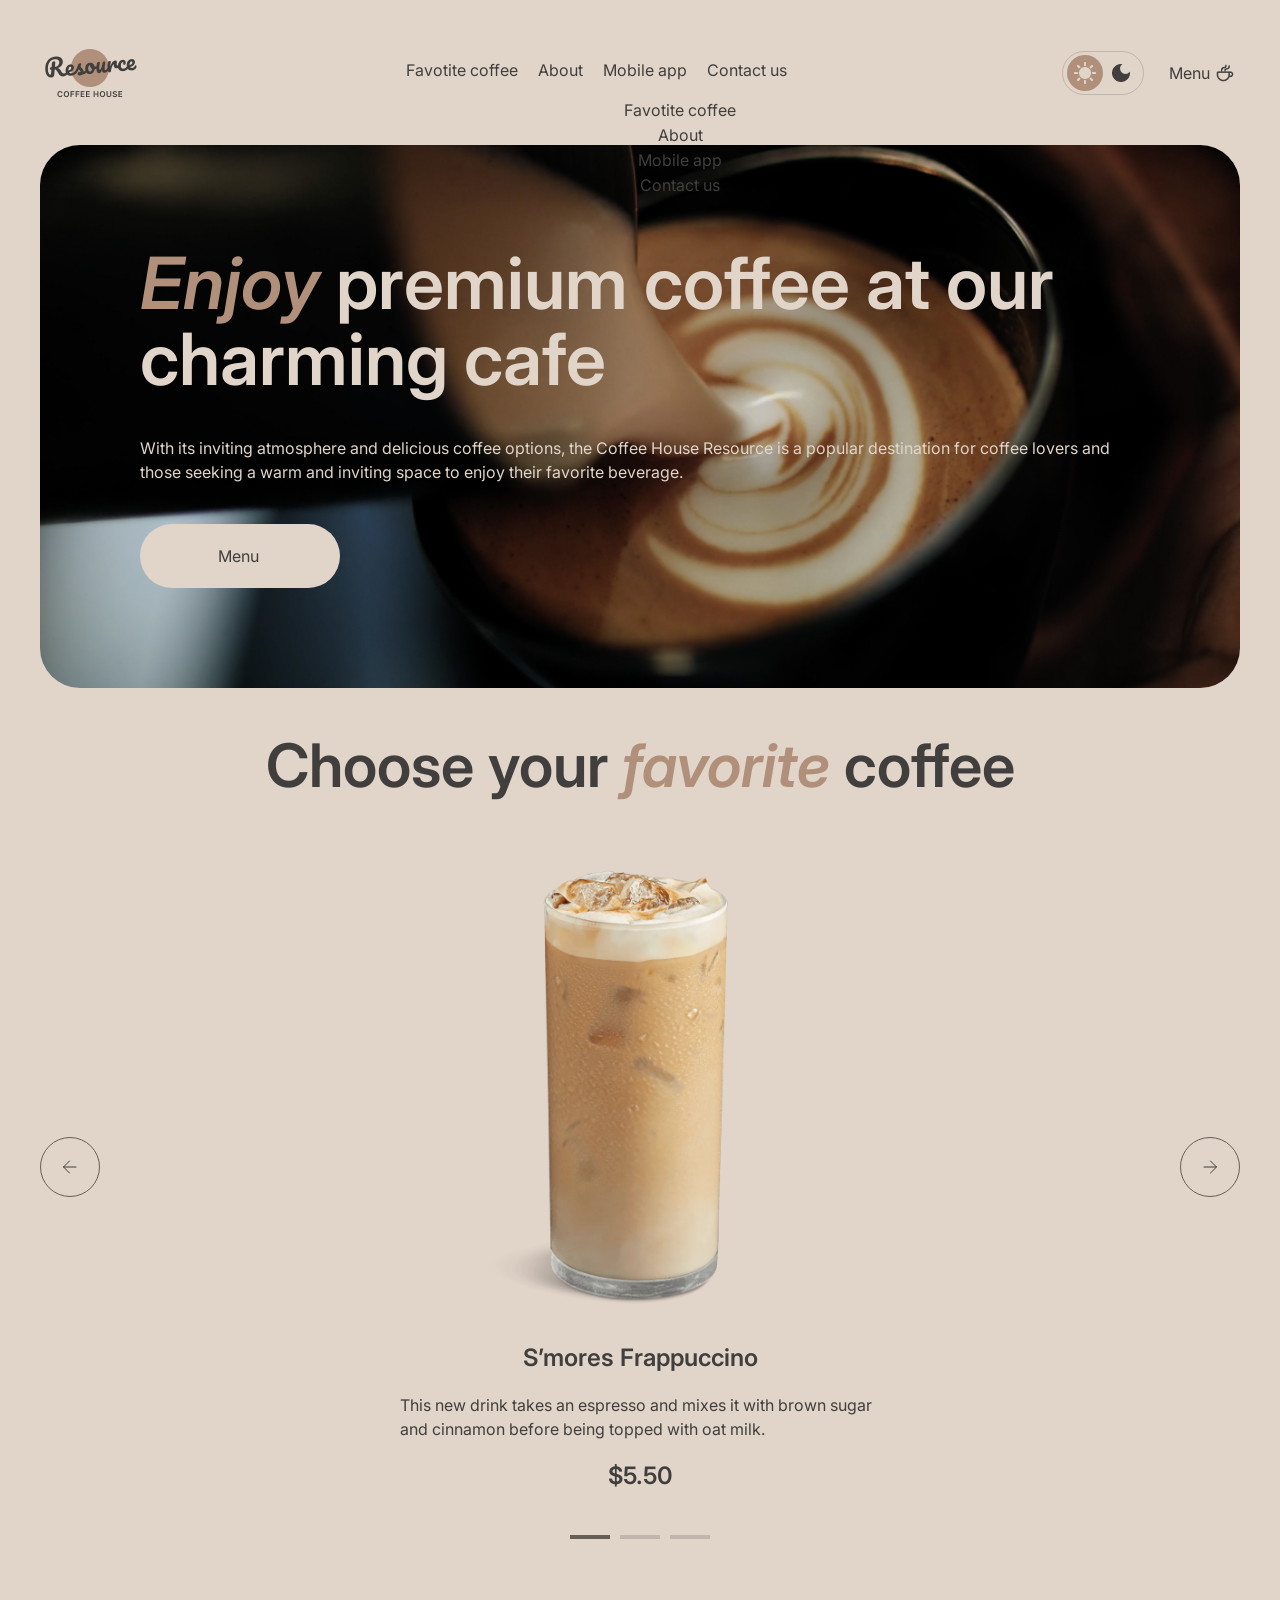
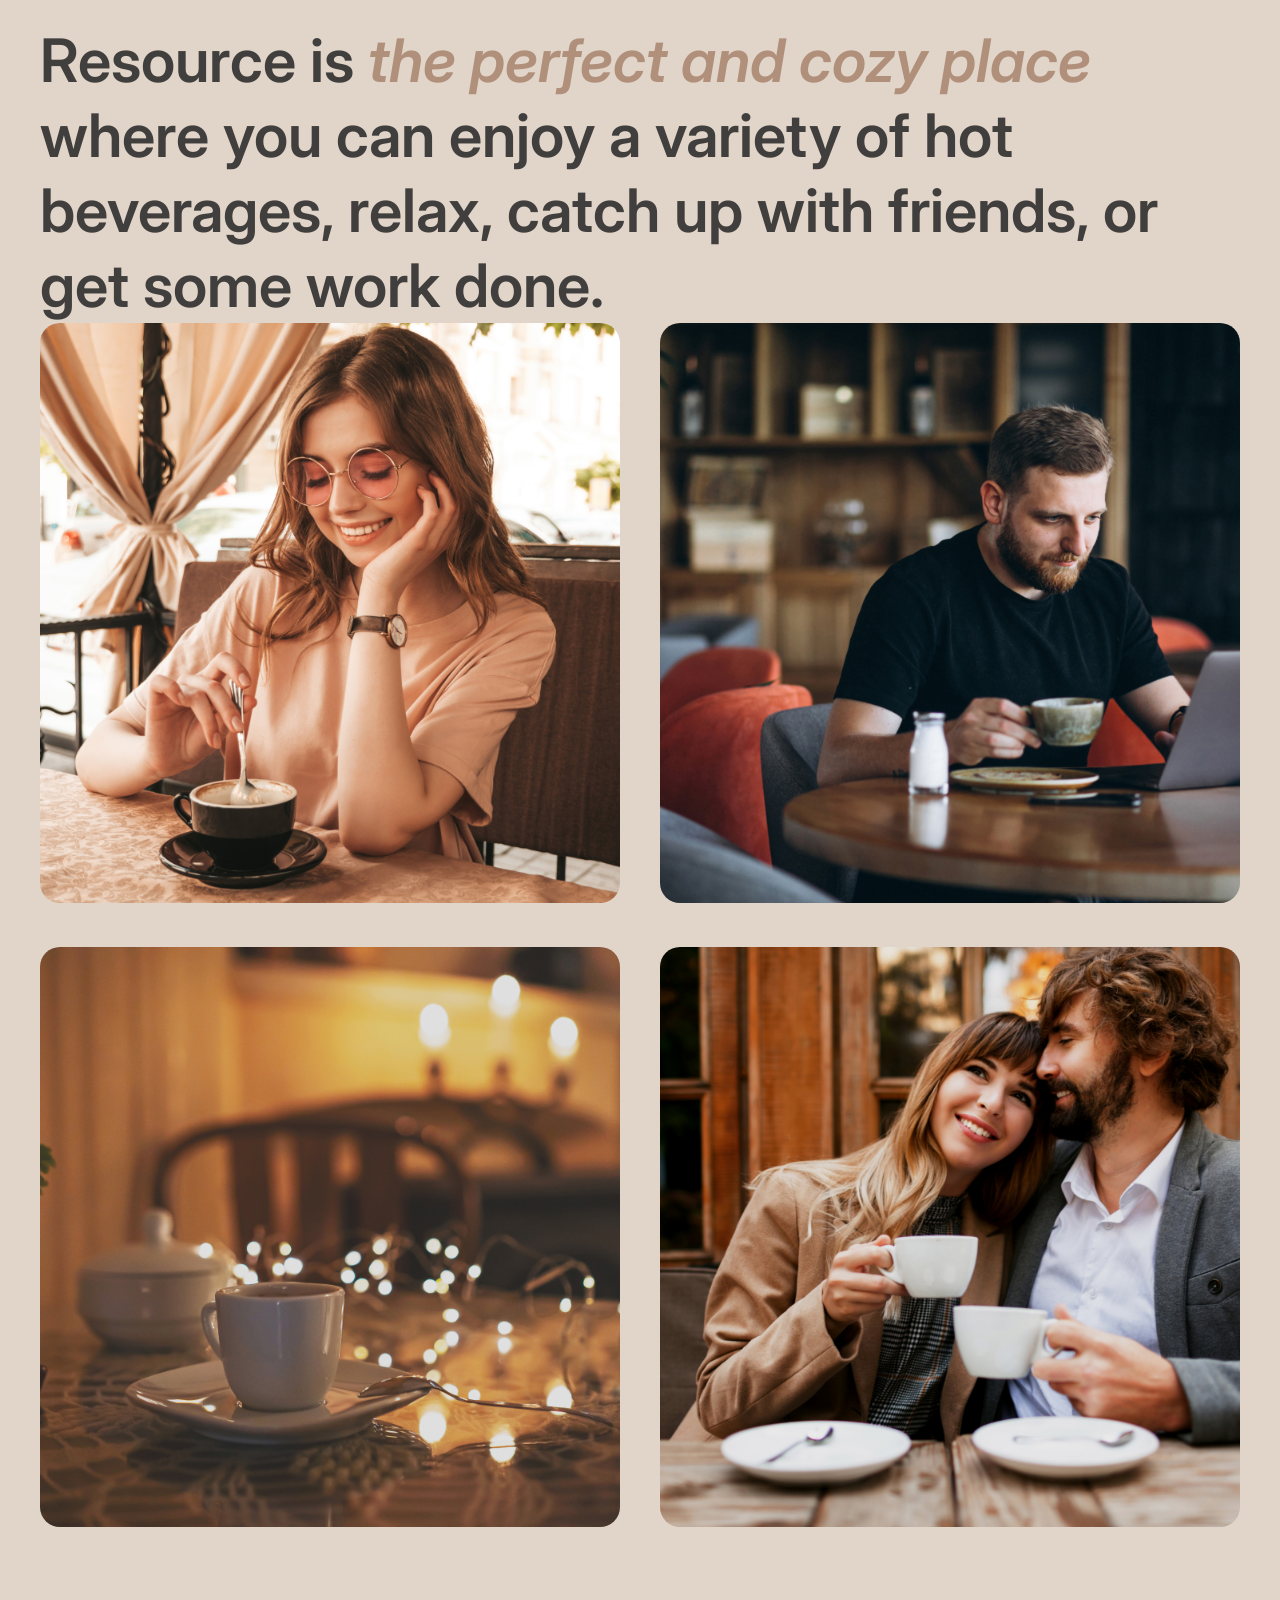
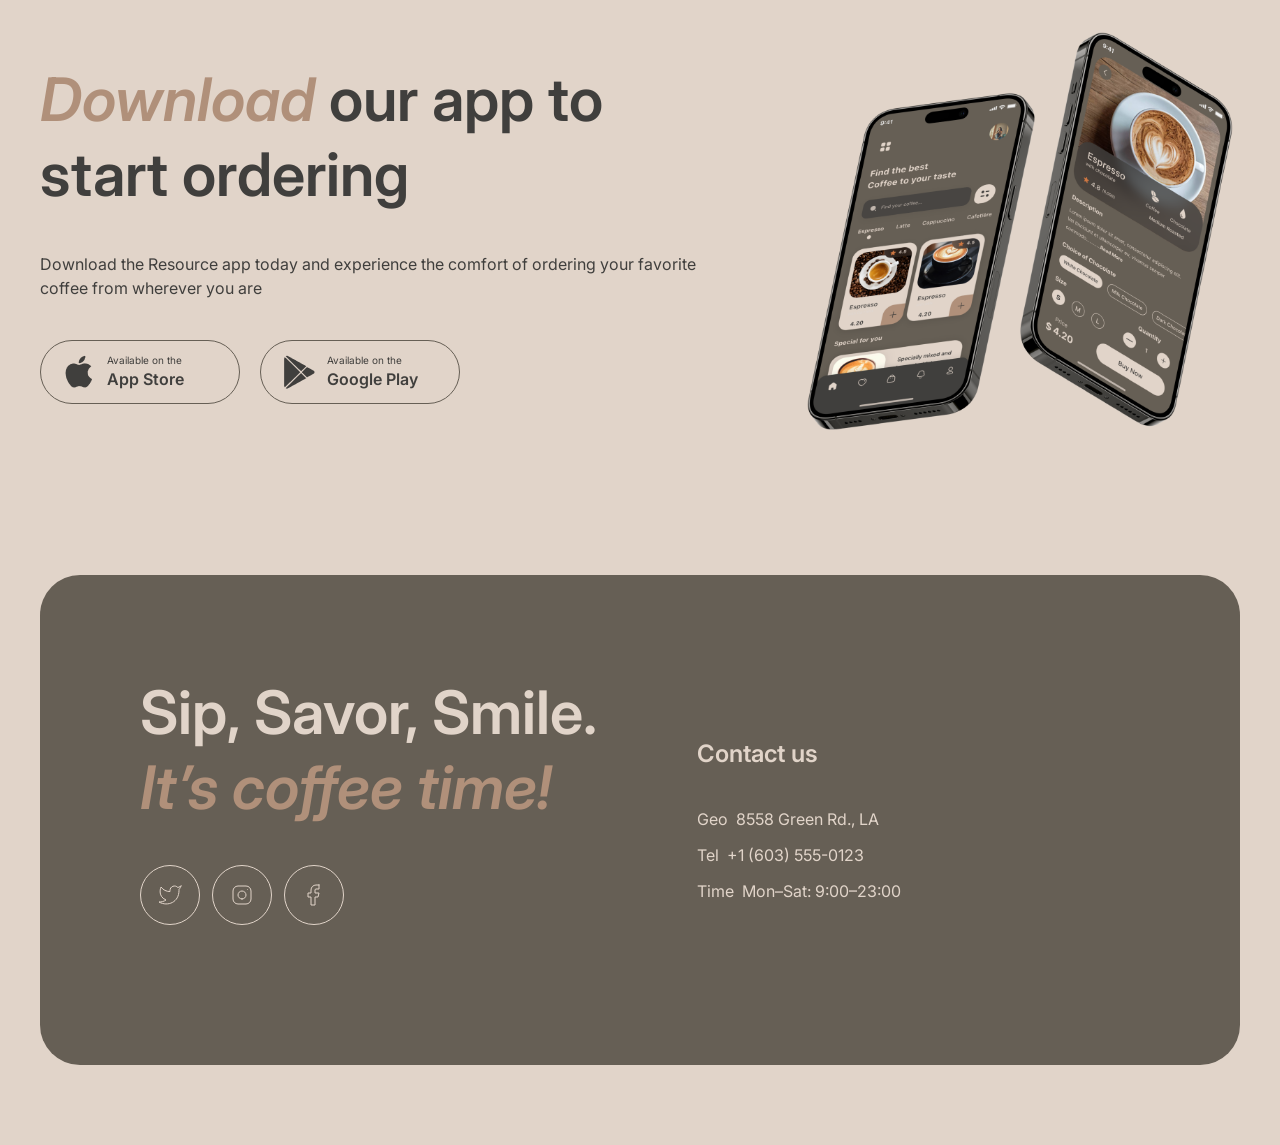
==== commit d5953a79: "fix: temporary commit" ====
--- a/index.html
+++ b/index.html
@@ -35,6 +35,14 @@
                         <div class="cofee-text-menu-cup"></div>
                     </div>
                     <div class="cofee-burger-menu"></div>
+                </div>
+                <div class="burger-menu-content">
+                    <ul class="burger-nav-menu">
+                        <li class="nav-menu-item"><a href="#favorite-coffee">Favotite coffee</a></li>
+                        <li class="nav-menu-item"><a href="#about">About</a></li>
+                        <li class="nav-menu-item"><a href="#mobile-app">Mobile app</a></li>
+                        <li class="nav-menu-item"><a href="#contact-us">Contact us</a></li>
+                    </ul>
                 </div>
             </nav>
         </div>
--- a/styles/header.css
+++ b/styles/header.css
@@ -25,6 +25,7 @@
 }
 
 .nav-menu { 
+    position: relative;
     display: flex;
     flex-direction: row;
     gap: 20px;
@@ -152,6 +153,18 @@
     background-position: center;
 }
 
+.burger-menu-content {
+    display: flex;
+    flex-direction: row;
+    justify-content: center;
+    position: absolute;
+    max-height: 0;
+    width: 100%;
+    top: 100px;
+    background-color: brown;
+    transition: max-height 0.3s cubic-bezier(1, 0, 1, 0);
+}
+
 @media screen and (width <= 768px) {
     .nav-menu {
         display: none;
@@ -162,6 +175,11 @@
     .cofee-burger-menu {
         display: flex;
     }
+    .burger-menu-content {
+        overflow: hidden;
+        transition: max-height 0.3s cubic-bezier(1, 0, 1, 0);
+        max-height: calc(100dvh - 100px);
+    }
 }
 
 
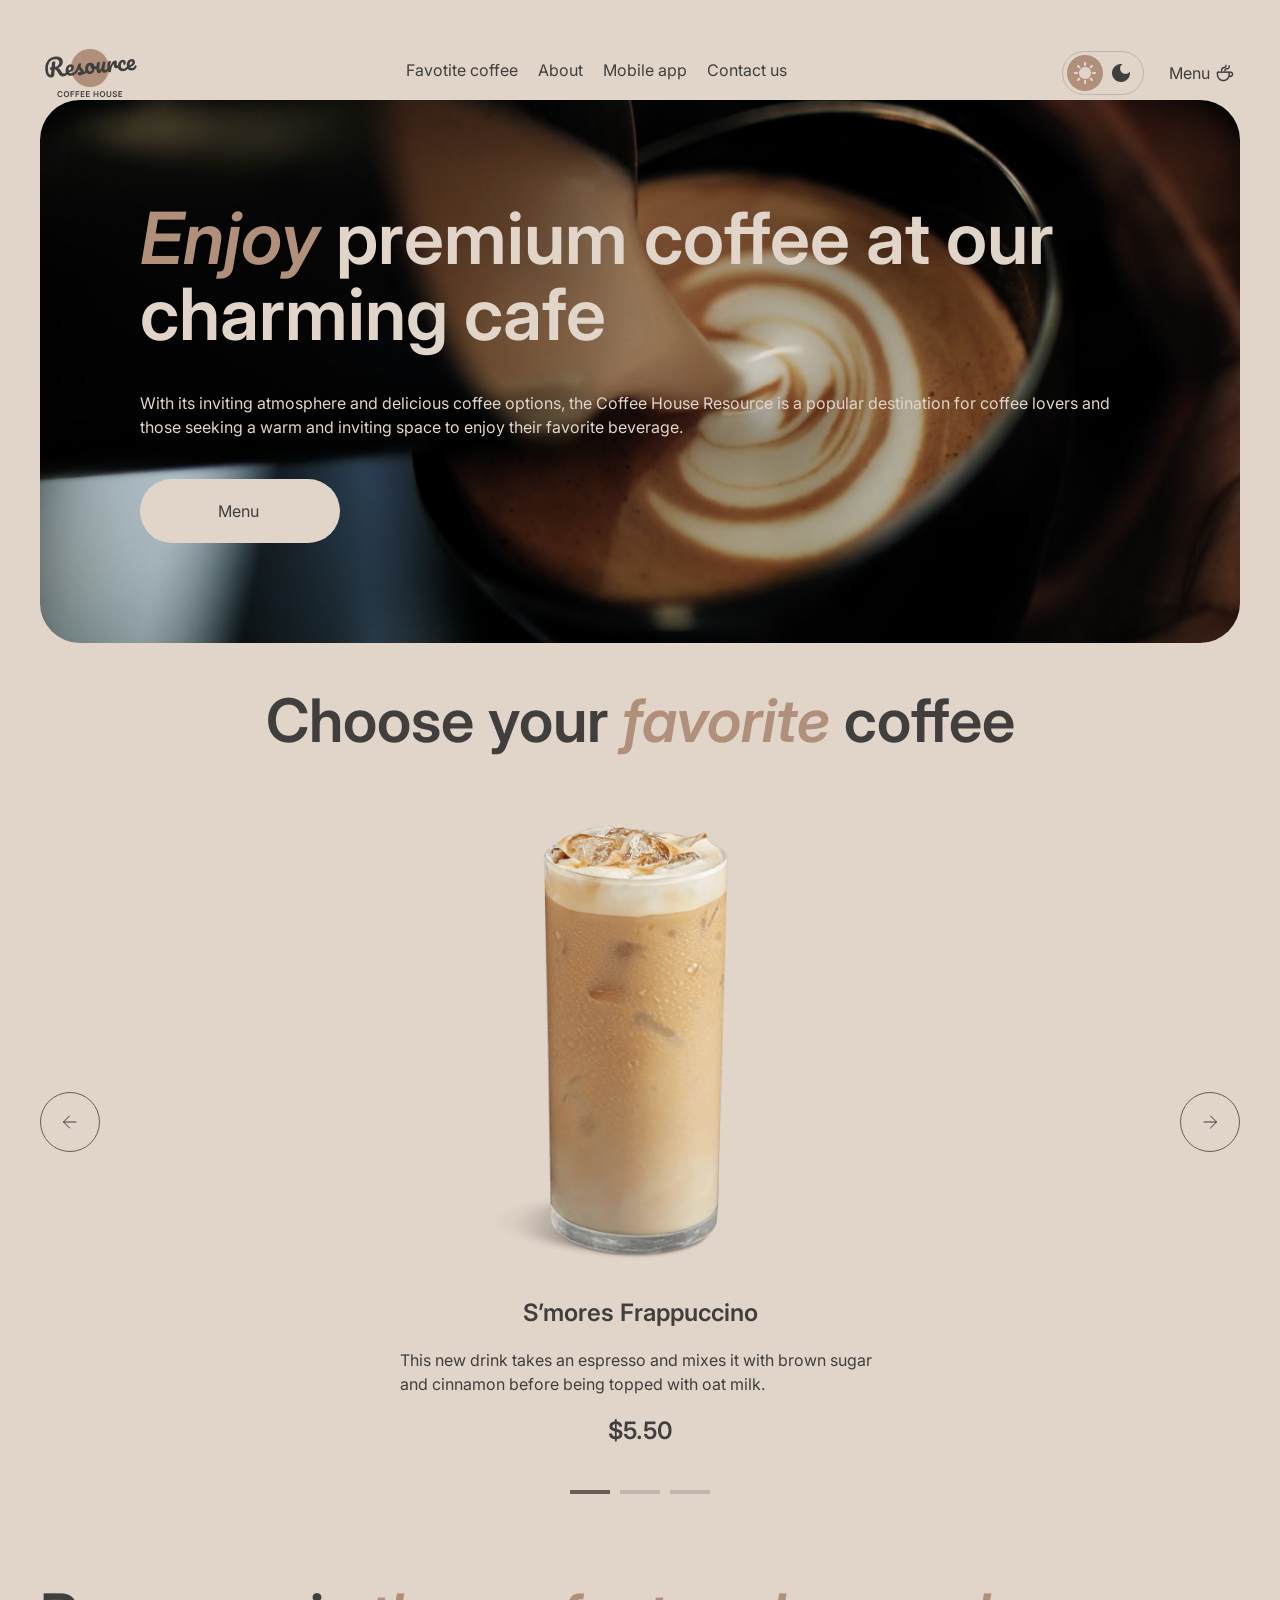
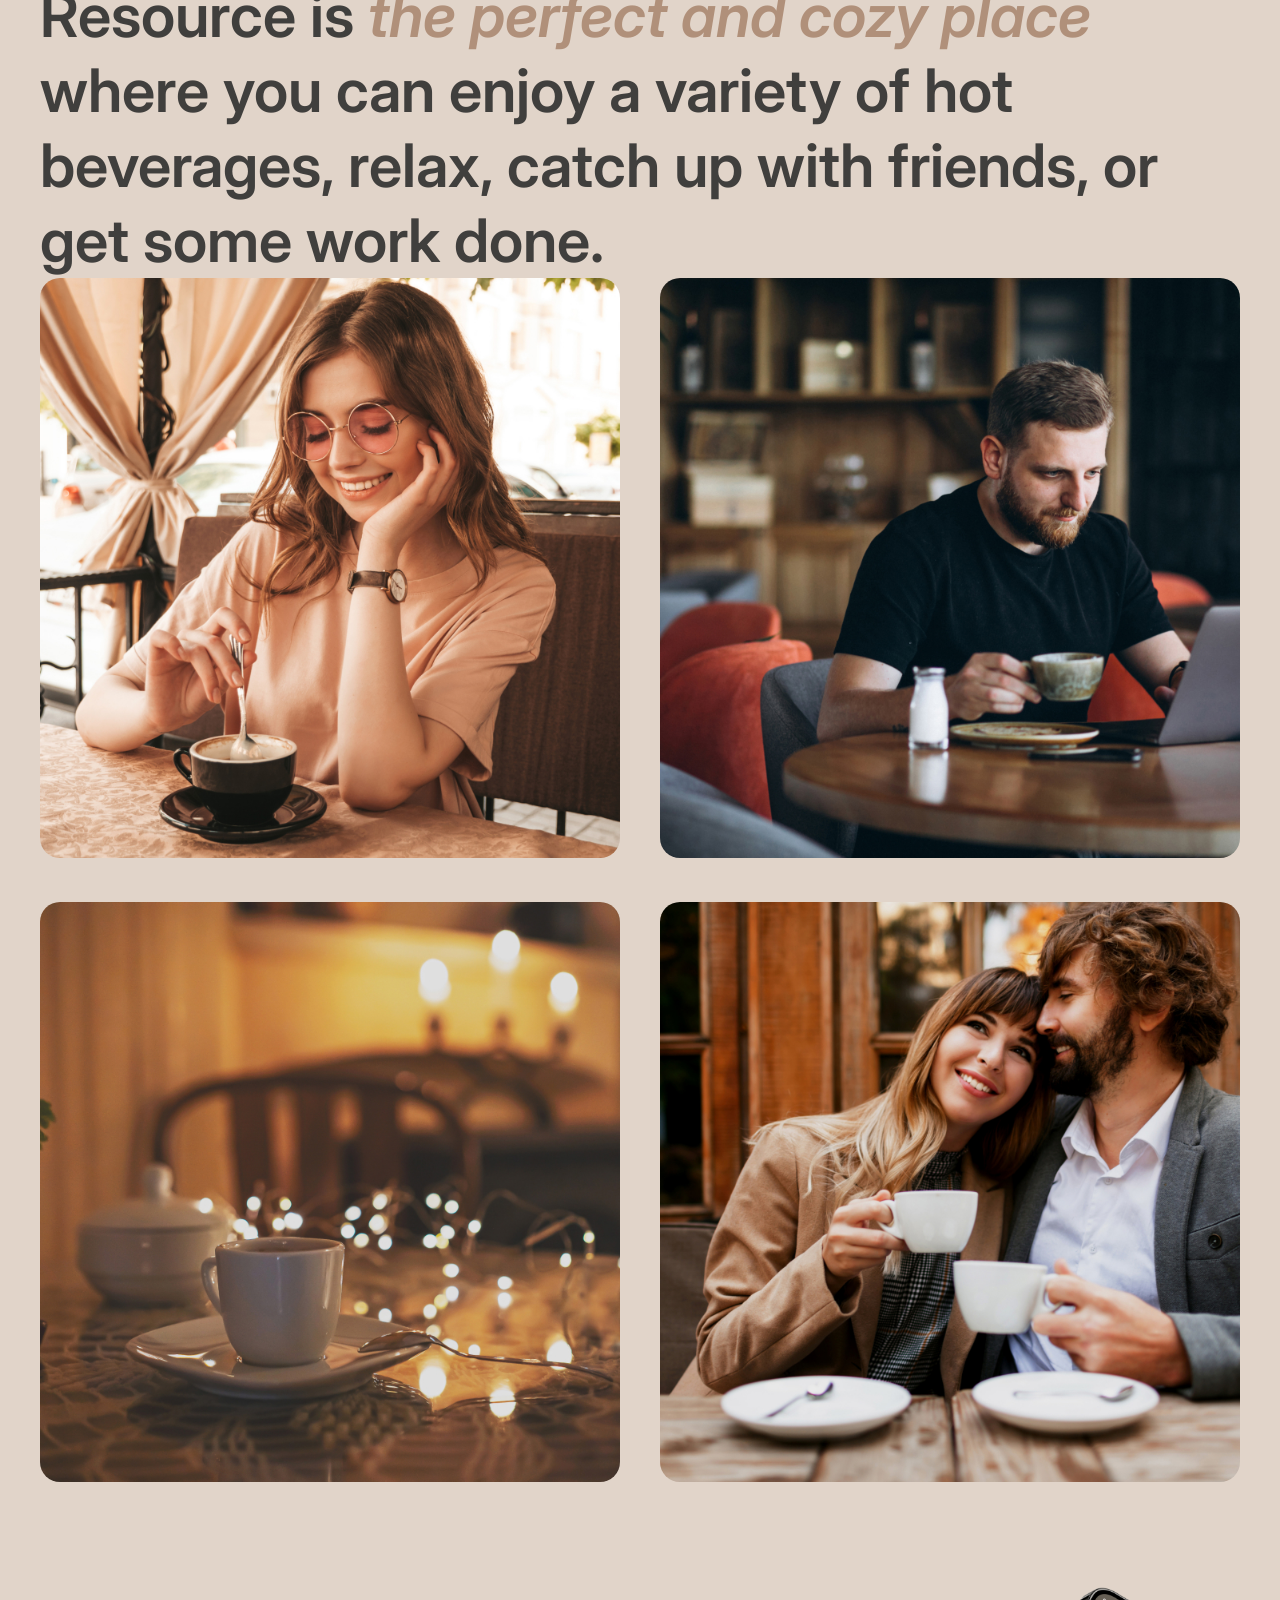
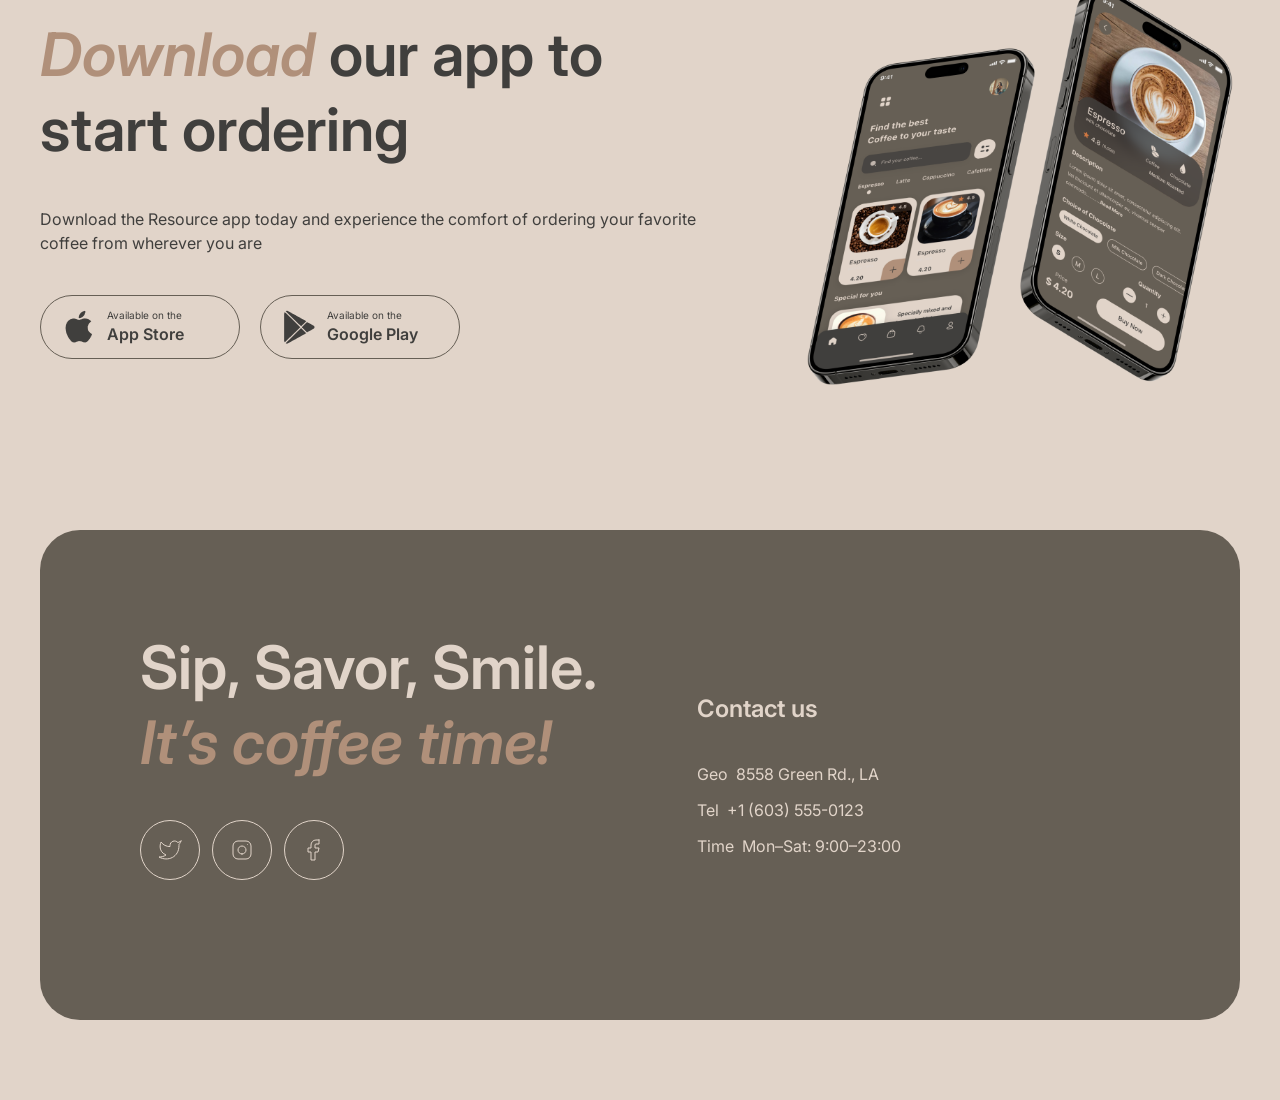
==== commit 44a60e2c: "feat: implement burger menu" ====
--- a/index.html
+++ b/index.html
@@ -34,14 +34,15 @@
                         <p>Menu</p>
                         <div class="cofee-text-menu-cup"></div>
                     </div>
-                    <div class="cofee-burger-menu"></div>
+                    <div id="burger-menu" class="cofee-burger-menu"></div>
                 </div>
-                <div class="burger-menu-content">
+                <div id="burger-menu-content" class="burger-menu-content">
                     <ul class="burger-nav-menu">
                         <li class="nav-menu-item"><a href="#favorite-coffee">Favotite coffee</a></li>
                         <li class="nav-menu-item"><a href="#about">About</a></li>
                         <li class="nav-menu-item"><a href="#mobile-app">Mobile app</a></li>
                         <li class="nav-menu-item"><a href="#contact-us">Contact us</a></li>
+                        <li class="nav-menu-item"><a href="catalog.html">Menu</a></li>
                     </ul>
                 </div>
             </nav>
@@ -191,5 +192,6 @@
         </section>
     </footer>
     <script src="./script/script.js"></script>    
+    <script src="./script/index.js"></script>    
 </body>
 </html>
--- a/styles/colors.css
+++ b/styles/colors.css
@@ -13,7 +13,8 @@
     --sun-color-button-hover: #B0907A;
     --moon-color-button-hover: #665F55;
     --menu-cup-img: url('../icons/coffee-cup.png');
-    --burger-menu-img: url('../icons/burger-menu.png');
+    --burger-menu-open-img: url('../icons/burger-menu-open.png');
+    --burger-menu-close-img: url('../icons/burger-menu-close.png');
     --apple-app-img: url('../icons/apple-default-icon.png');
     --google-app-img: url('../icons/google-default-icon.png');
     --apple-app-img-hover: url('../icons/apple-default-icon-dark.png');
@@ -40,7 +41,8 @@
     --sun-color-button-hover: #665F55;
     --moon-color-button-hover: #B0907A;
     --menu-cup-img: url('../icons/coffee-cup-dark.png');
-    --burger-menu-img: url('../icons/burger-menu-dark.png');
+    --burger-menu-open-img: url('../icons/burger-menu-open-dark.png');
+    --burger-menu-close-img: url('../icons/burger-menu-close-dark.png');
     --apple-app-img: url('../icons/apple-default-icon-dark.png');
     --google-app-img: url('../icons/google-default-icon-dark.png');
     --apple-app-img-hover: url('../icons/apple-default-icon-dark.png');
--- a/styles/header.css
+++ b/styles/header.css
@@ -1,6 +1,15 @@
 a {
   all: unset;
   cursor: pointer; 
+}
+
+header {
+    position: relative;
+    top: 0px;
+    left: 0px;
+    width: 100%;
+    height: 100px;
+    z-index: 100;
 }
 
 .logo {
@@ -148,21 +157,47 @@
     border-radius: 50%;
     border-style: solid;
     cursor: pointer;
-    background-image: var(--burger-menu-img);
+    background-image: var(--burger-menu-open-img);
     background-repeat: no-repeat;
     background-position: center;
 }
 
+.coffee-burger-menu-close {
+    background-image: var(--burger-menu-close-img);
+}
+
 .burger-menu-content {
-    display: flex;
-    flex-direction: row;
-    justify-content: center;
-    position: absolute;
-    max-height: 0;
-    width: 100%;
+    position: fixed;
+    display: flex;
+    flex-direction: row;
+    justify-content: center;
+    width: 100%;
+    height: 0;
     top: 100px;
-    background-color: brown;
-    transition: max-height 0.3s cubic-bezier(1, 0, 1, 0);
+    left: 0;
+    color: var(--text-color-primary);
+    background-color: var(--bg-color-page);
+    z-index: 99;
+    overflow: hidden;
+    transition: height 0.3s ease-out;
+}
+
+.burger-nav-menu {
+    display: flex;
+    flex-direction: column;
+    justify-content: center;
+    gap: 60px;
+    font-size: 16px;
+    font-weight: 600;
+    line-height: 150%;
+}
+
+.burger-menu-active {
+    height: calc(100dvh - 100px);
+}
+
+.body-scroll-disable {
+    overflow: hidden;
 }
 
 @media screen and (width <= 768px) {
@@ -175,11 +210,6 @@
     .cofee-burger-menu {
         display: flex;
     }
-    .burger-menu-content {
-        overflow: hidden;
-        transition: max-height 0.3s cubic-bezier(1, 0, 1, 0);
-        max-height: calc(100dvh - 100px);
-    }
 }
 
 
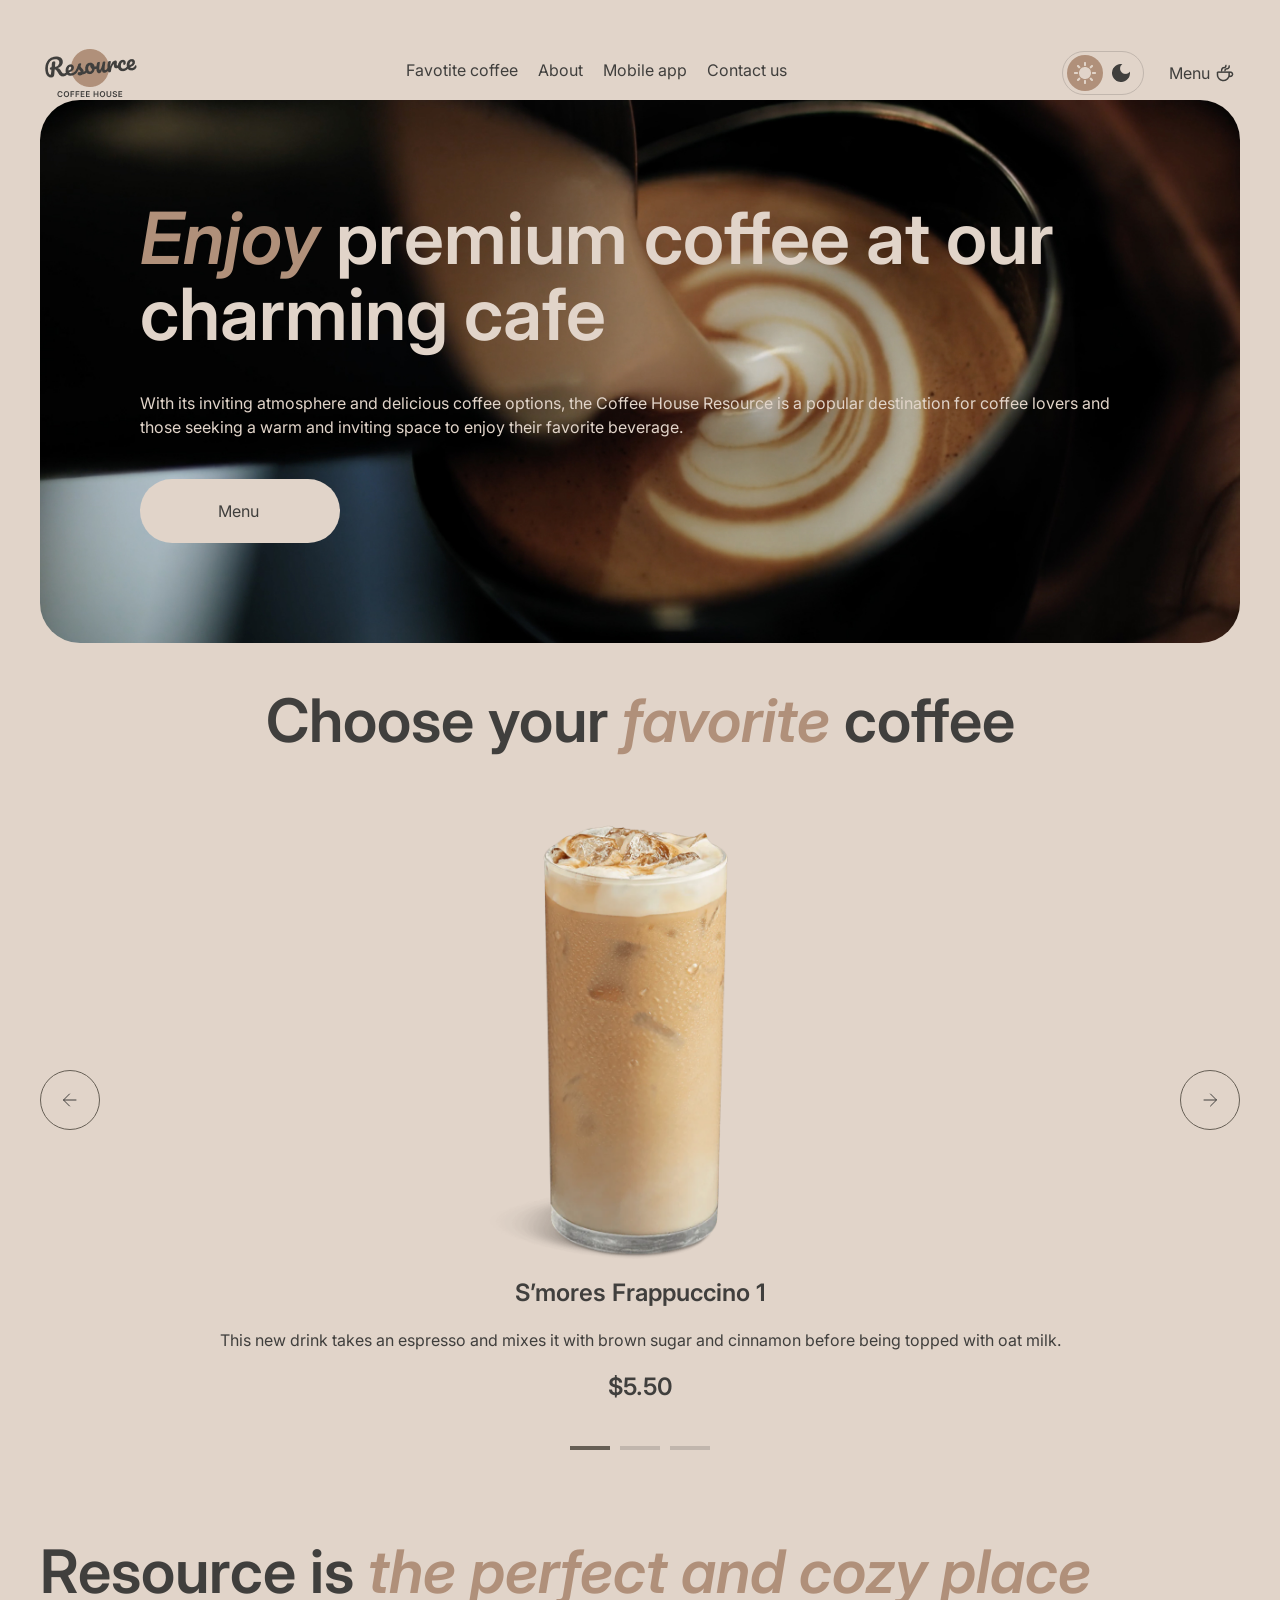
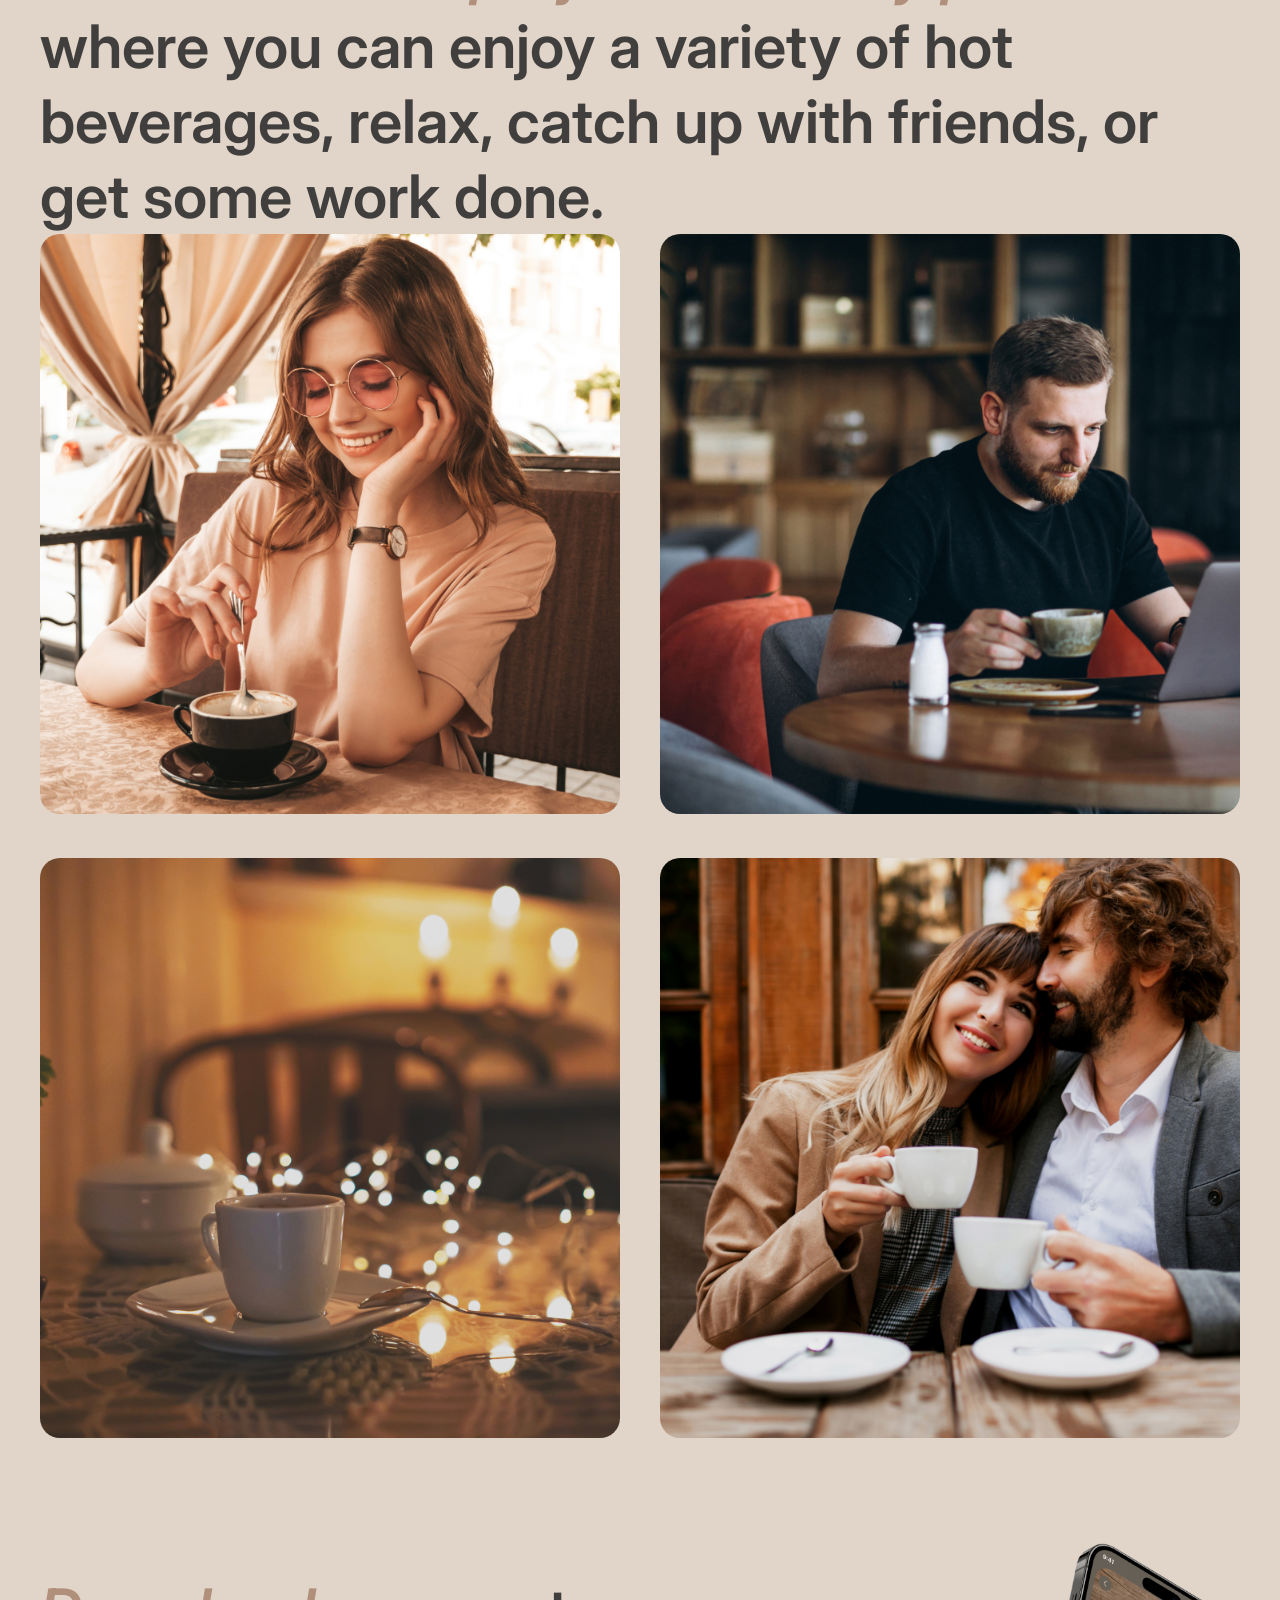
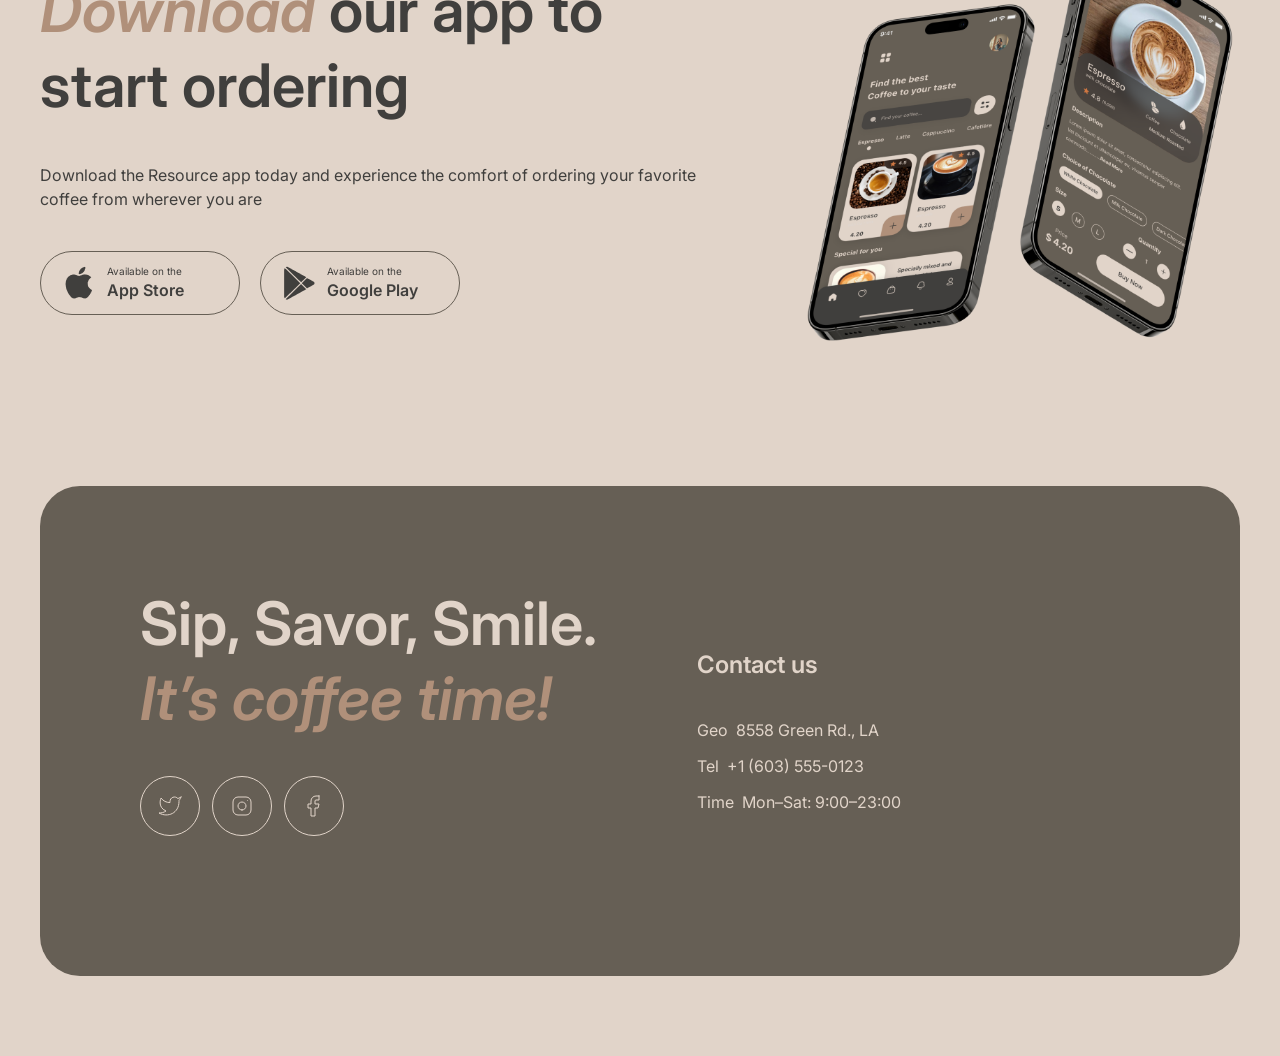
==== commit 0631b858: "feat: implement carusel" ====
--- a/index.html
+++ b/index.html
@@ -34,7 +34,9 @@
                         <p>Menu</p>
                         <div class="cofee-text-menu-cup"></div>
                     </div>
-                    <div id="burger-menu" class="cofee-burger-menu"></div>
+                    <div id="burger-menu-button" class="burger-menu-button">
+                        <span class="burger-menu-icon"></span>
+                    </div>
                 </div>
                 <div id="burger-menu-content" class="burger-menu-content">
                     <ul class="burger-nav-menu">
@@ -67,33 +69,49 @@
                 <h2 class="color-text-primary">Choose your <span class="h2-accent color-text-accent">favorite</span> coffee</h2>
                 <div class="slider-container">
                     <div class="slider">
-                        <div class="slider-button">
+                        <div id="prev-button" class="slider-button">
                             <svg class="slider-button-left-arrow" width="24" height="24" viewBox="0 0 24 24" fill="none" xmlns="http://www.w3.org/2000/svg">
                                 <path d="M6 12H18.5M12.5 18L18.5 12L12.5 6" stroke-linecap="round" stroke-linejoin="round"/>
                             </svg>
                         </div>
-                        <div class="slider-row">
-                            <div class="slide">
+                        <div id="slider-viewport" class="slider-viewport">
+                            <div class="slide-track">
                                 <div class="slide-content">
                                     <img src="./images/coffee-slider-1.png" alt="coffee-slider-1">
                                     <div class="slide-description">
-                                        <h3 class="color-text-primary">S’mores Frappuccino</h3>
+                                        <h3 class="color-text-primary">S’mores Frappuccino 1</h3>
+                                        <p class="color-text-primary text-body-medium">This new drink takes an espresso and mixes it with brown sugar and cinnamon before being topped with oat milk.</p>
+                                        <h3 class="color-text-primary">$5.50</h3>
+                                    </div>
+                                </div>
+                                <div class="slide-content">
+                                    <img src="./images/coffee-slider-2.png" alt="coffee-slider-1">
+                                    <div class="slide-description">
+                                        <h3 class="color-text-primary">S’mores Frappuccino 2</h3>
+                                        <p class="color-text-primary text-body-medium">This new drink takes an espresso and mixes it with brown sugar and cinnamon before being topped with oat milk.</p>
+                                        <h3 class="color-text-primary">$5.50</h3>
+                                    </div>
+                                </div>
+                                <div class="slide-content">
+                                    <img src="./images/coffee-slider-3.png" alt="coffee-slider-1">
+                                    <div class="slide-description">
+                                        <h3 class="color-text-primary">S’mores Frappuccino 3</h3>
                                         <p class="color-text-primary text-body-medium">This new drink takes an espresso and mixes it with brown sugar and cinnamon before being topped with oat milk.</p>
                                         <h3 class="color-text-primary">$5.50</h3>
                                     </div>
                                 </div>
                             </div>
                         </div>
-                        <div class="slider-button">
+                        <div id="next-button" class="slider-button">
                             <svg class="slider-button-right-arrow" width="24" height="24" viewBox="0 0 24 24" fill="none" xmlns="http://www.w3.org/2000/svg">
                                 <path d="M6 12H18.5M12.5 18L18.5 12L12.5 6" stroke-linecap="round" stroke-linejoin="round"/>
                             </svg>
                         </div>
                     </div>
                     <div class="slider-control">
-                        <div class="control control-active"></div>
-                        <div class="control"></div>
-                        <div class="control"></div>
+                        <div id="control-1" class="control control-active"></div>
+                        <div id="control-2" class="control"></div>
+                        <div id="control-3" class="control"></div>
                     </div>
                 </div>
             </div>
--- a/styles/index.css
+++ b/styles/index.css
@@ -101,6 +101,7 @@
 }
 
 .slider {
+    position: relative;
     display: flex;
     flex-direction: row;
     align-items: center;
@@ -108,6 +109,18 @@
     width: 100%;
     max-width: 1360px;
     gap: 20px;
+        margin: 0 auto;;
+}
+
+.slider-viewport {
+    overflow-x: auto;
+    scroll-behavior: smooth;
+    scroll-snap-type: x mandatory;
+    scrollbar-width: none;
+}
+
+.slide-track {
+    display: flex;
 }
 
 .slider-button {
@@ -146,17 +159,19 @@
     stroke: var(--text-color-inverse);
 }
 
+
 .slide-content {
-    display: flex;
-    flex-direction: column;
-    align-items: center;  
+    flex: 0 0 100%;
+    scroll-snap-align: start;
+    box-sizing: border-box;
+}
+
+.slide-content img {
+    display: block;
+    width: 100%;
+    height: auto;
     max-width: 480px;
-    gap: 20px;
-}
-
-.slide-content img {
-    width: 100%;
-    height: auto;
+    margin: 0 auto;
 }
 
 
--- a/styles/header.css
+++ b/styles/header.css
@@ -145,25 +145,49 @@
     background-image: var(--menu-cup-img);
 }
 
-.cofee-burger-menu {
+.burger-menu-button {
     display: none;
     align-items: center;
     justify-content: center;
-    min-width: 44px;
     width: 44px;
     height: 44px;
+    border-radius: 100px;
+    border: 2px solid var(--border-color-primary);
     border-width: 1px;
-    border-color: var(--border-color-inverse);
-    border-radius: 50%;
-    border-style: solid;
     cursor: pointer;
-    background-image: var(--burger-menu-open-img);
-    background-repeat: no-repeat;
-    background-position: center;
-}
-
-.coffee-burger-menu-close {
-    background-image: var(--burger-menu-close-img);
+}
+
+.burger-menu-icon {
+    display: block;
+    position: relative;
+    background: none;
+    width: 16px;
+    height: 0px;
+    transition: background 0.3s ease-in-out;
+}
+
+.burger-menu-icon::before, 
+.burger-menu-icon::after {
+    content: '';
+    position: absolute;
+    left: 0;
+    width: 16px;
+    height: 1px;
+    background: var(--border-color-inverse);
+    transition: transform 0.3s ease-in-out, top 0.3s ease-in-out;
+}
+
+.burger-menu-icon::before { top: -5px }
+.burger-menu-icon::after { top: 3px }
+
+.burger-menu-button.open .burger-menu-icon::before {
+    top: 0;
+    transform: rotate(45deg);
+}
+
+.burger-menu-button.open .burger-menu-icon::after {
+    top: 0;
+    transform: rotate(-45deg);
 }
 
 .burger-menu-content {
@@ -192,7 +216,7 @@
     line-height: 150%;
 }
 
-.burger-menu-active {
+.burger-menu-content.open {
     height: calc(100dvh - 100px);
 }
 
@@ -207,7 +231,7 @@
     .cofee-text-menu {
         display: none;
     }
-    .cofee-burger-menu {
+    .burger-menu-button {
         display: flex;
     }
 }
